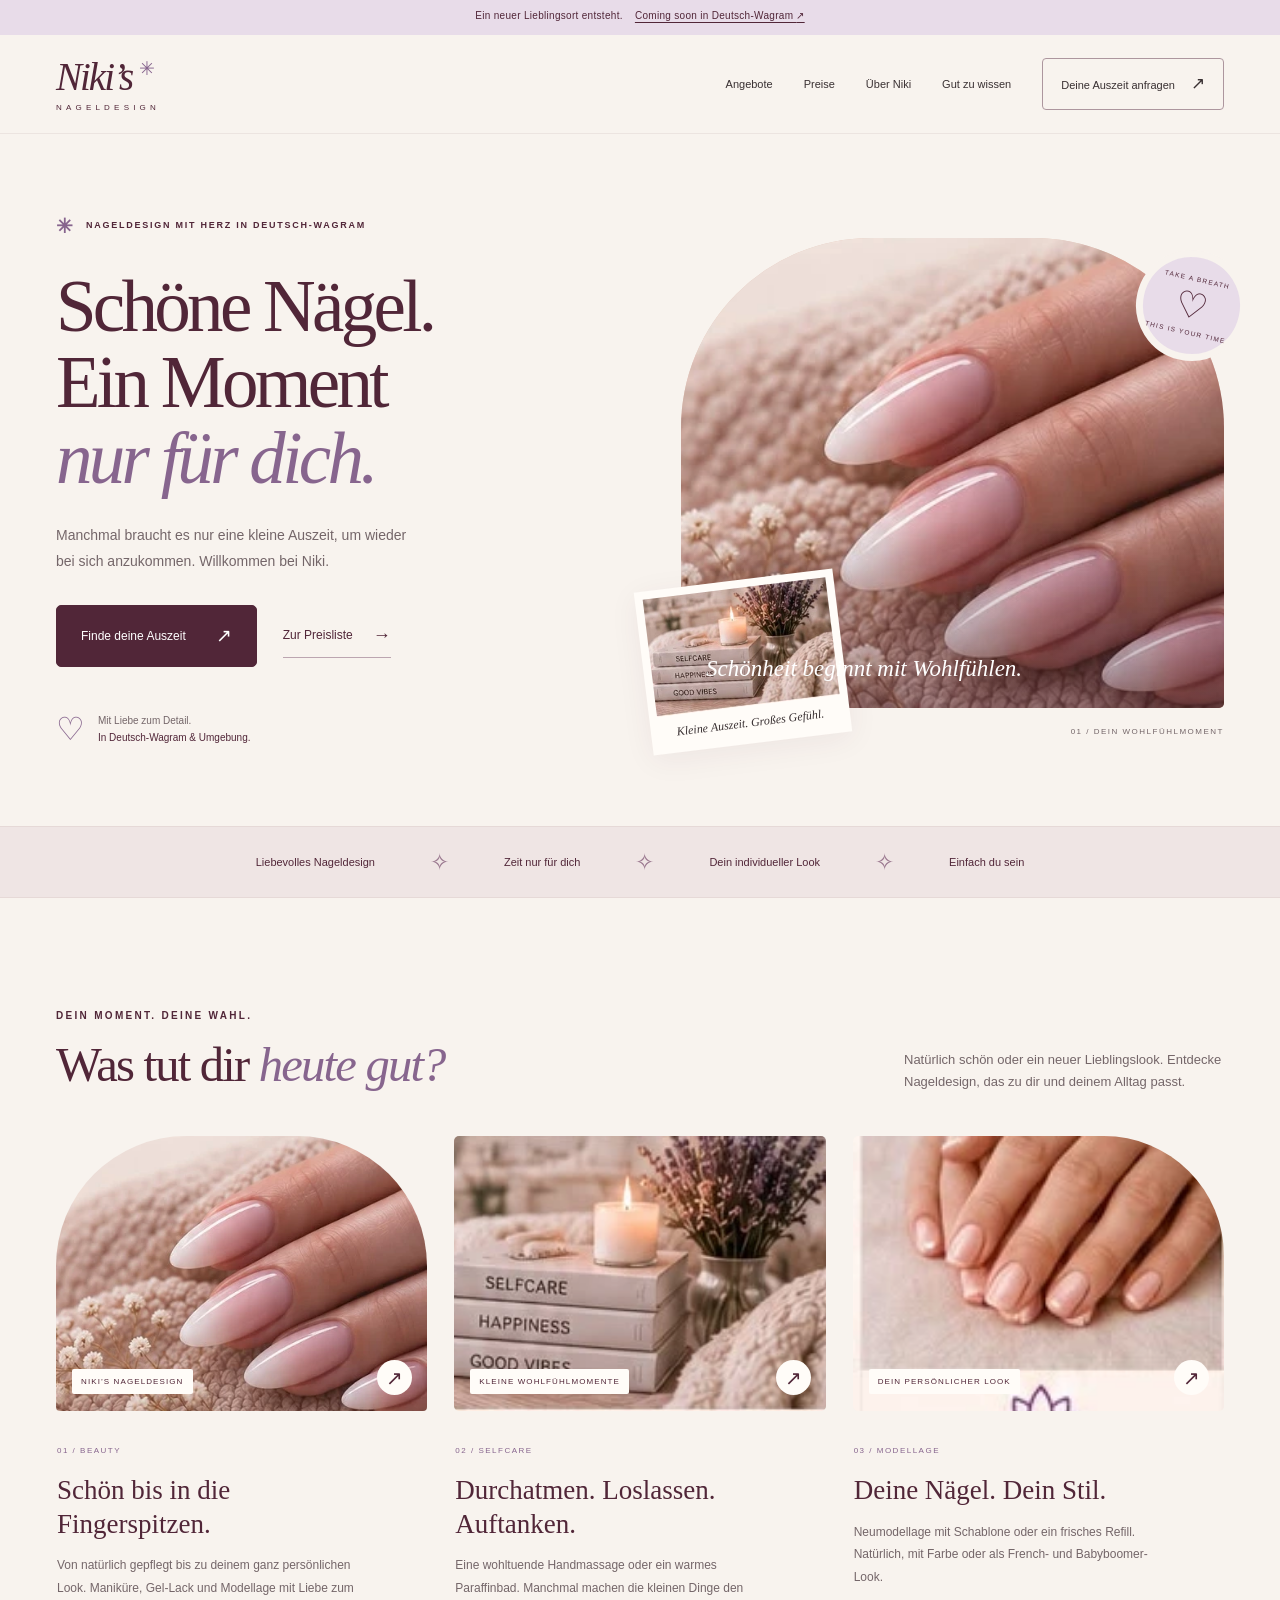
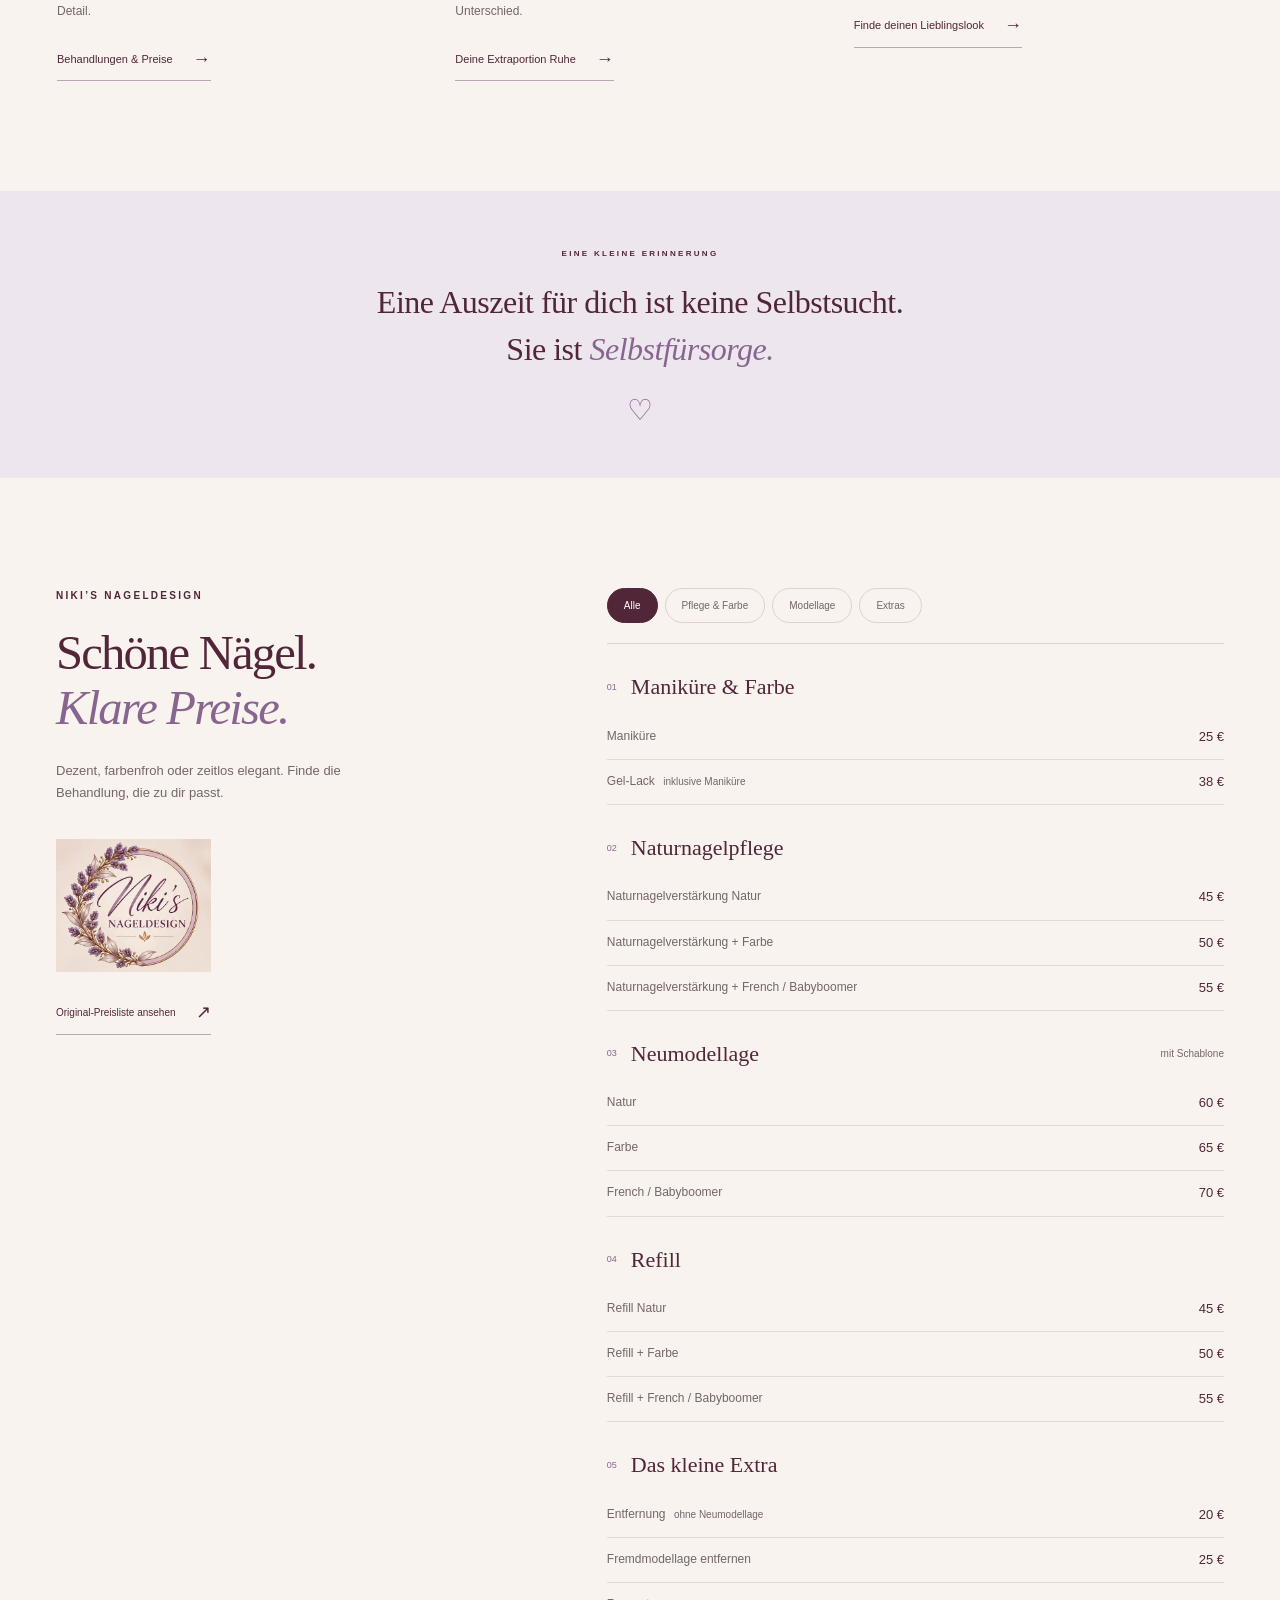
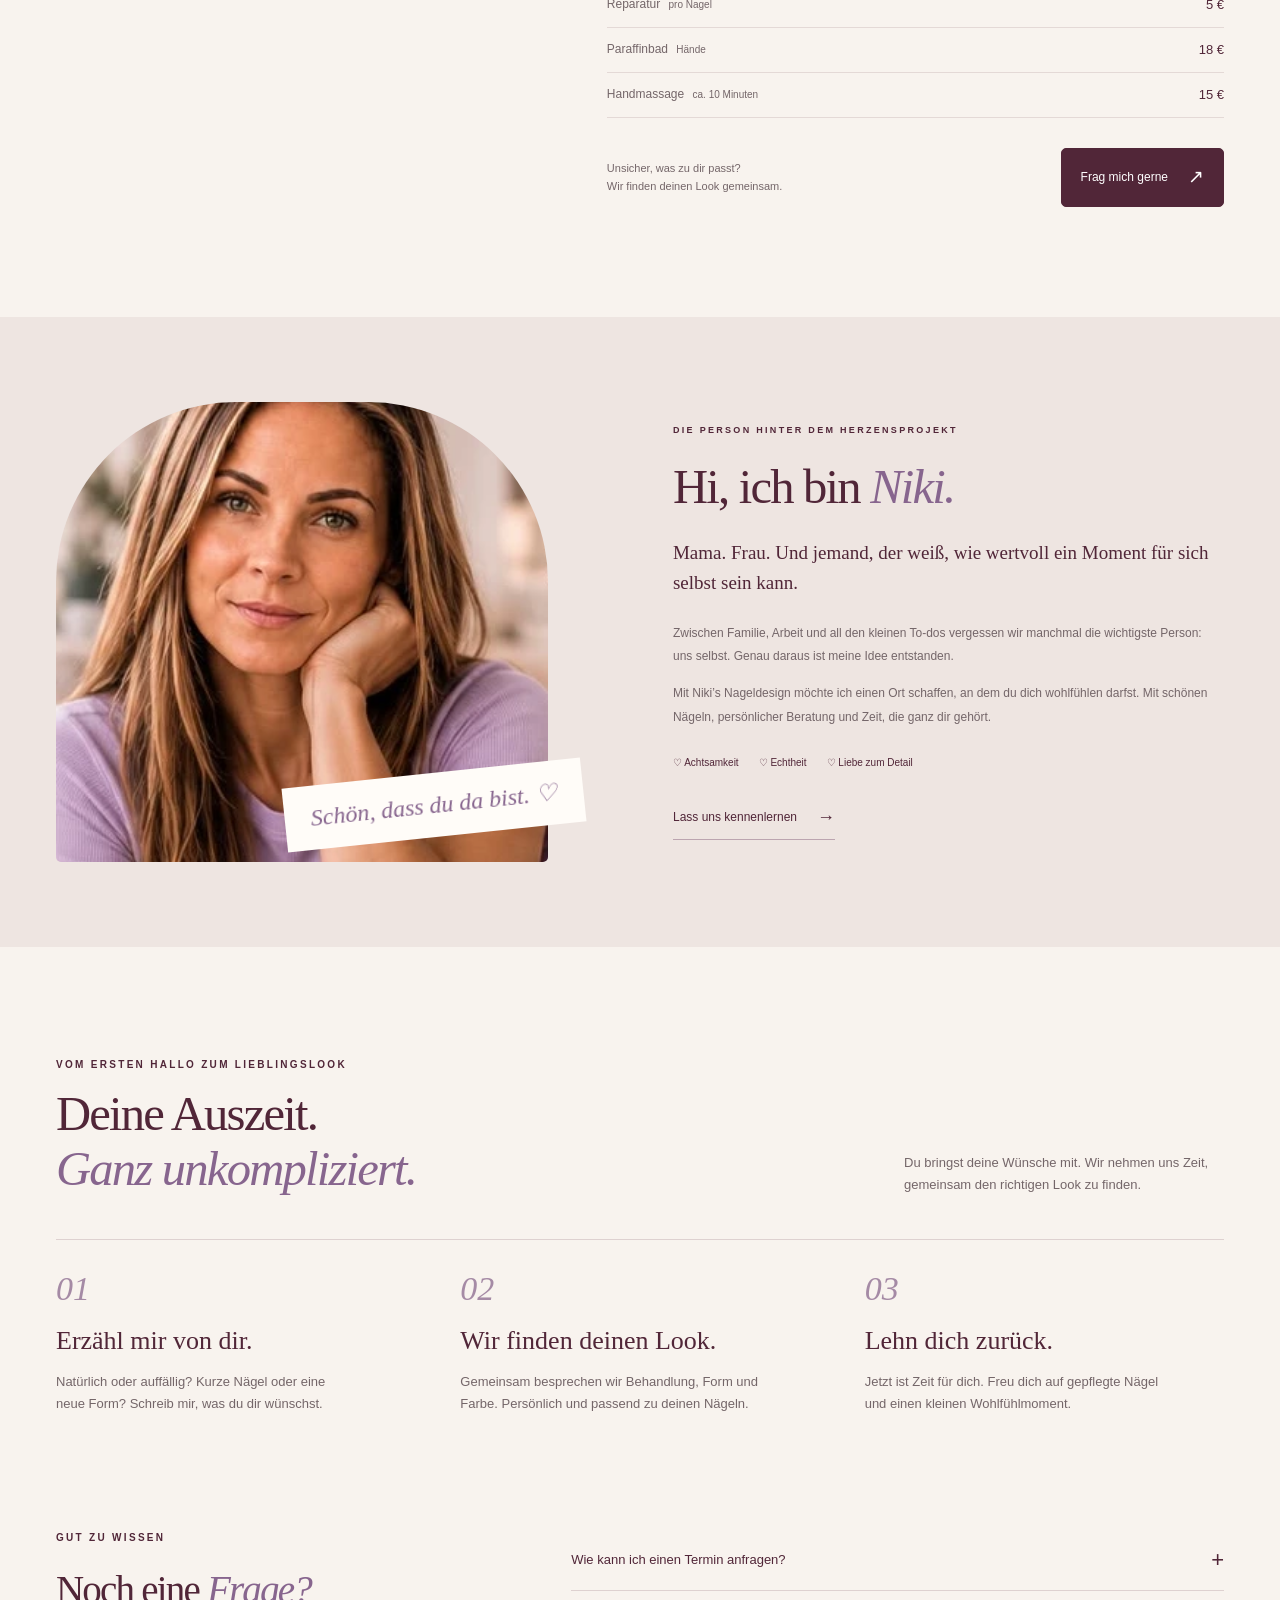
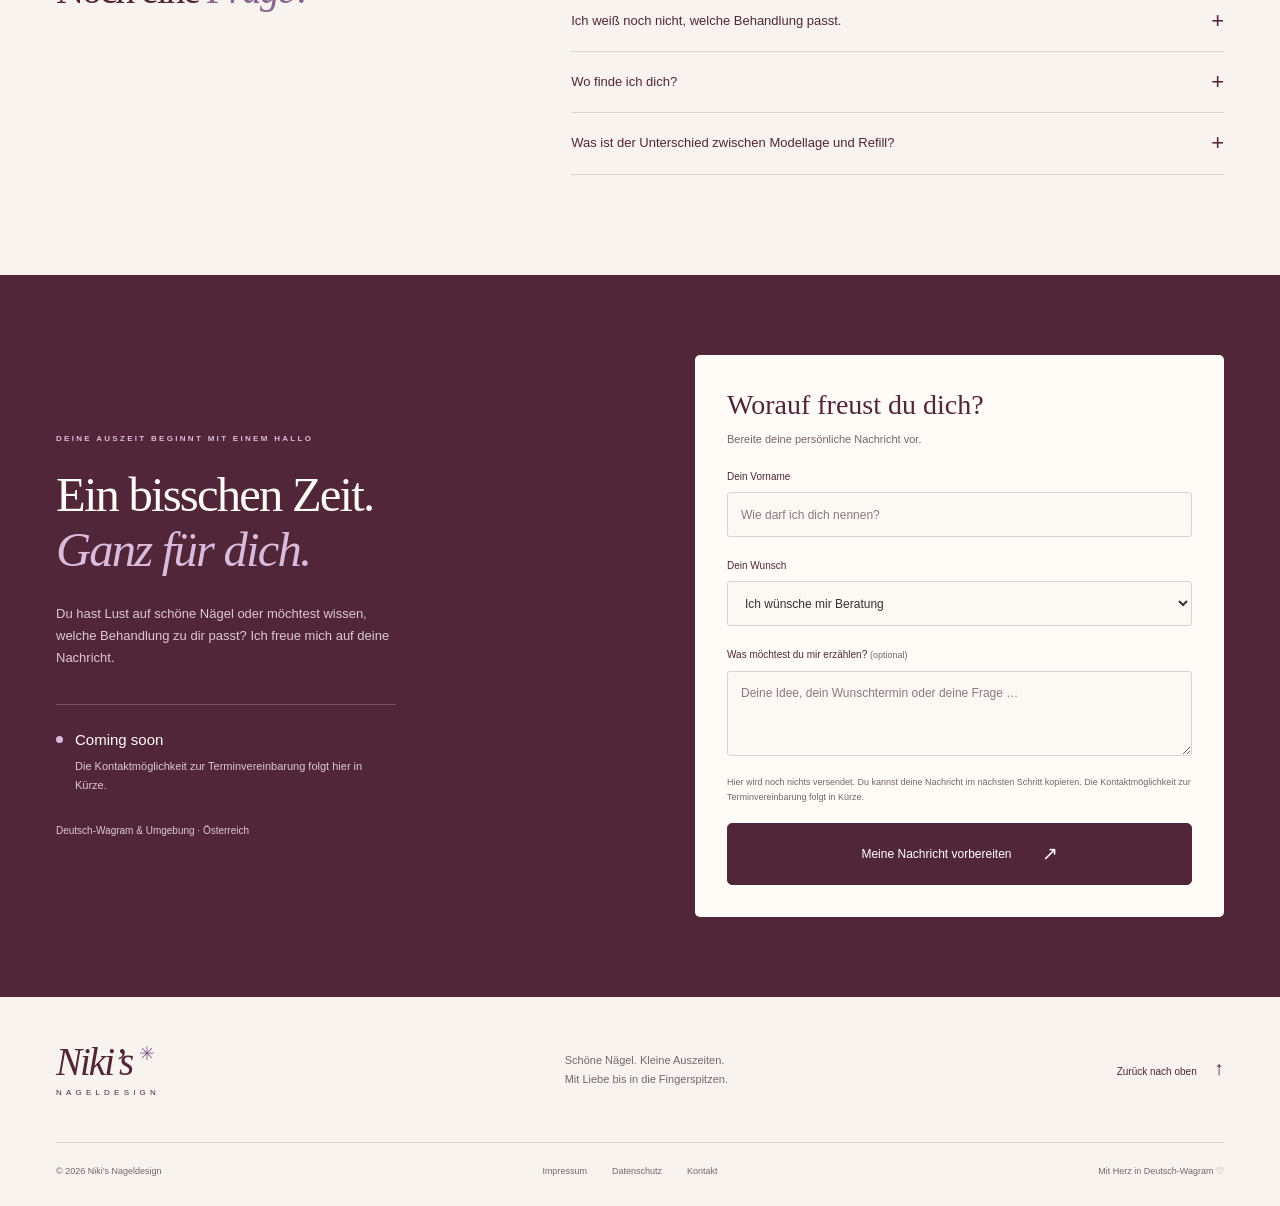
==== index.html @ 974e40e1 "Build responsive Niki’s Nageldesign website with service pricing and inquiry flow" ====
<!doctype html>
<html lang="de">
<head>
  <meta charset="utf-8">
  <meta name="viewport" content="width=device-width, initial-scale=1">
  <meta name="theme-color" content="#f8f3ee">
  <meta name="description" content="Niki’s Nageldesign in Deutsch-Wagram: liebevolles Nageldesign, Maniküre, Gel-Lack und Modellage. Entdecke die Behandlungen und Preise.">
  <title>Niki’s Nageldesign · Nageldesign in Deutsch-Wagram</title>
  <meta property="og:title" content="Niki’s Nageldesign · Ein Moment nur für dich">
  <meta property="og:description" content="Maniküre, Gel-Lack und Nagelmodellage in Deutsch-Wagram.">
  <meta property="og:type" content="website">
  <link rel="icon" href="assets/favicon.svg" type="image/svg+xml">
  <link rel="stylesheet" href="styles.css">
  <script src="config.js" defer></script>
  <script src="script.js" defer></script>
</head>
<body>
<a class="skip-link" href="#main">Zum Inhalt springen</a>
<div class="announcement"><span>Ein neuer Lieblingsort entsteht.</span> <a href="#kontakt">Coming soon in Deutsch-Wagram <span aria-hidden="true">↗</span></a></div>
<header class="site-header">
  <a class="wordmark" href="#" aria-label="Niki’s Nageldesign, Startseite"><span>Niki’s<span class="brand-dot">✳</span></span><small>NAGELDESIGN</small></a>
  <button class="menu-toggle" type="button" aria-controls="navigation" aria-expanded="false"><span>Menü</span><span class="menu-lines" aria-hidden="true"></span></button>
  <nav id="navigation" aria-label="Hauptnavigation">
    <a href="#angebote">Angebote</a><a href="#preise">Preise</a><a href="#ueber-mich">Über Niki</a><a href="#fragen">Gut zu wissen</a><a href="#kontakt" class="nav-cta">Deine Auszeit anfragen <span aria-hidden="true">↗</span></a>
  </nav>
</header>
<main id="main">
  <section class="hero section-wrap" aria-labelledby="hero-title">
    <div class="hero-copy">
      <p class="eyebrow"><span class="tiny-star" aria-hidden="true">✳</span> NAGELDESIGN MIT HERZ IN DEUTSCH-WAGRAM</p>
      <h1 id="hero-title">Schöne Nägel.<br>Ein Moment<br><em>nur für dich.</em></h1>
      <p class="intro">Manchmal braucht es nur eine kleine Auszeit, um wieder bei sich anzukommen. Willkommen bei Niki.</p>
      <div class="hero-actions"><a class="button" href="#angebote">Finde deine Auszeit <span aria-hidden="true">↗</span></a><a class="text-link" href="#preise">Zur Preisliste <span aria-hidden="true">→</span></a></div>
      <div class="hero-note"><span class="note-heart" aria-hidden="true">♡</span><p>Mit Liebe zum Detail.<br><strong>In Deutsch-Wagram & Umgebung.</strong></p></div>
    </div>
    <div class="hero-art">
      <figure class="hero-photo"><img src="assets/nails.webp" alt="Inspiration: sanft rosafarbene Nägel auf einer weichen Strickdecke" width="454" height="356" fetchpriority="high"><figcaption>Schönheit beginnt mit Wohlfühlen.</figcaption></figure>
      <div class="circle-note"><span>TAKE A BREATH</span><b>♡</b><span>THIS IS YOUR TIME</span></div>
      <div class="mini-photo"><img src="assets/details.webp" width="316" height="171" alt="Kerzenlicht und Lavendel für einen ruhigen Moment"><span>Kleine Auszeit. Großes Gefühl.</span></div>
      <span class="hero-index" aria-hidden="true">01 / DEIN WOHLFÜHLMOMENT</span>
    </div>
  </section>
  <div class="values-strip" aria-label="Was dich erwartet"><span>Liebevolles Nageldesign</span><i aria-hidden="true">✧</i><span>Zeit nur für dich</span><i aria-hidden="true">✧</i><span>Dein individueller Look</span><i aria-hidden="true">✧</i><span>Einfach du sein</span></div>

  <section id="angebote" class="section-wrap section-space">
    <div class="section-heading"><div><p class="eyebrow">DEIN MOMENT. DEINE WAHL.</p><h2>Was tut dir <em>heute gut?</em></h2></div><p>Natürlich schön oder ein neuer Lieblingslook. Entdecke Nageldesign, das zu dir und deinem Alltag passt.</p></div>
    <div class="offer-grid">
      <article class="offer-card beauty"><a href="#preise" class="offer-image"><img src="assets/nails.webp" alt="Roséfarbene Nageldesign-Inspiration" width="454" height="356" loading="lazy"><span class="image-label">NIKI’S NAGELDESIGN</span><span class="round-arrow" aria-hidden="true">↗</span></a><div class="offer-copy"><span class="card-number">01 / BEAUTY</span><h3>Schön bis in die Fingerspitzen.</h3><p>Von natürlich gepflegt bis zu deinem ganz persönlichen Look. Maniküre, Gel-Lack und Modellage mit Liebe zum Detail.</p><a class="text-link" href="#preise">Behandlungen & Preise <span aria-hidden="true">→</span></a></div></article>
      <article class="offer-card"><a href="#preise" class="offer-image" data-category-link="extras"><img src="assets/details.webp" alt="Kerze, weiche Textilien und Lavendel" width="316" height="171" loading="lazy"><span class="image-label">KLEINE WOHLFÜHLMOMENTE</span><span class="round-arrow" aria-hidden="true">↗</span></a><div class="offer-copy"><span class="card-number">02 / SELFCARE</span><h3>Durchatmen. Loslassen. Auftanken.</h3><p>Eine wohltuende Handmassage oder ein warmes Paraffinbad. Manchmal machen die kleinen Dinge den Unterschied.</p><a class="text-link" href="#preise" data-category-link="extras">Deine Extraportion Ruhe <span aria-hidden="true">→</span></a></div></article>
      <article class="offer-card"><a href="#preise" class="offer-image" data-category-link="modellage"><img src="assets/manicure.webp" alt="Inspiration für eine natürliche, gepflegte Maniküre" width="158" height="144" loading="lazy"><span class="image-label">DEIN PERSÖNLICHER LOOK</span><span class="round-arrow" aria-hidden="true">↗</span></a><div class="offer-copy"><span class="card-number">03 / MODELLAGE</span><h3>Deine Nägel. Dein Stil.</h3><p>Neumodellage mit Schablone oder ein frisches Refill. Natürlich, mit Farbe oder als French- und Babyboomer-Look.</p><a class="text-link" href="#preise" data-category-link="modellage">Finde deinen Lieblingslook <span aria-hidden="true">→</span></a></div></article>
    </div>
  </section>

  <section class="quote-section"><p class="eyebrow">EINE KLEINE ERINNERUNG</p><blockquote>Eine Auszeit für dich ist keine Selbstsucht.<br>Sie ist <em>Selbstfürsorge.</em></blockquote><span aria-hidden="true">♡</span></section>

  <section id="preise" class="section-wrap section-space prices-section">
    <div class="price-intro"><p class="eyebrow">NIKI’S NAGELDESIGN</p><h2>Schöne Nägel.<br><em>Klare Preise.</em></h2><p>Dezent, farbenfroh oder zeitlos elegant. Finde die Behandlung, die zu dir passt.</p><img class="price-brand" src="assets/brand.webp" width="460" height="395" alt="Niki’s Nageldesign: Logo mit Lavendelkranz" loading="lazy"><a class="text-link" href="assets/preisliste.webp" target="_blank" rel="noopener">Original-Preisliste ansehen <span aria-hidden="true">↗</span></a></div>
    <div class="price-content"><div class="price-filters" role="group" aria-label="Preisliste filtern"><button type="button" class="active" data-filter="all" aria-pressed="true">Alle</button><button type="button" data-filter="pflege" aria-pressed="false">Pflege & Farbe</button><button type="button" data-filter="modellage" aria-pressed="false">Modellage</button><button type="button" data-filter="extras" aria-pressed="false">Extras</button></div>
    <p class="sr-only" id="price-status" role="status"></p>
    <div class="price-group" data-category="pflege"><h3><span>01</span> Maniküre & Farbe</h3><dl><div><dt>Maniküre</dt><dd>25 €</dd></div><div><dt>Gel-Lack <small>inklusive Maniküre</small></dt><dd>38 €</dd></div></dl></div>
    <div class="price-group" data-category="pflege"><h3><span>02</span> Naturnagelpflege</h3><dl><div><dt>Naturnagelverstärkung Natur</dt><dd>45 €</dd></div><div><dt>Naturnagelverstärkung + Farbe</dt><dd>50 €</dd></div><div><dt>Naturnagelverstärkung + French / Babyboomer</dt><dd>55 €</dd></div></dl></div>
    <div class="price-group" data-category="modellage"><h3><span>03</span> Neumodellage <small>mit Schablone</small></h3><dl><div><dt>Natur</dt><dd>60 €</dd></div><div><dt>Farbe</dt><dd>65 €</dd></div><div><dt>French / Babyboomer</dt><dd>70 €</dd></div></dl></div>
    <div class="price-group" data-category="modellage"><h3><span>04</span> Refill</h3><dl><div><dt>Refill Natur</dt><dd>45 €</dd></div><div><dt>Refill + Farbe</dt><dd>50 €</dd></div><div><dt>Refill + French / Babyboomer</dt><dd>55 €</dd></div></dl></div>
    <div class="price-group" data-category="extras"><h3><span>05</span> Das kleine Extra</h3><dl><div><dt>Entfernung <small>ohne Neumodellage</small></dt><dd>20 €</dd></div><div><dt>Fremdmodellage entfernen</dt><dd>25 €</dd></div><div><dt>Reparatur <small>pro Nagel</small></dt><dd>5 €</dd></div><div><dt>Paraffinbad <small>Hände</small></dt><dd>18 €</dd></div><div><dt>Handmassage <small>ca. 10 Minuten</small></dt><dd>15 €</dd></div></dl></div>
    <div class="price-footer"><p>Unsicher, was zu dir passt?<br>Wir finden deinen Look gemeinsam.</p><a href="#kontakt" class="button button-small">Frag mich gerne <span aria-hidden="true">↗</span></a></div>
    </div>
  </section>

  <section id="ueber-mich" class="about-section"><div class="section-wrap about-grid"><div class="about-picture"><img src="assets/portrait.webp" alt="Porträtmotiv aus Nikis Gestaltungsvorlage" width="335" height="363" loading="lazy"><div class="picture-note">Schön, dass du da bist. ♡</div></div><div class="about-copy"><p class="eyebrow">DIE PERSON HINTER DEM HERZENSPROJEKT</p><h2>Hi, ich bin <em>Niki.</em></h2><p class="large-copy">Mama. Frau. Und jemand, der weiß, wie wertvoll ein Moment für sich selbst sein kann.</p><p>Zwischen Familie, Arbeit und all den kleinen To-dos vergessen wir manchmal die wichtigste Person: uns selbst. Genau daraus ist meine Idee entstanden.</p><p>Mit Niki’s Nageldesign möchte ich einen Ort schaffen, an dem du dich wohlfühlen darfst. Mit schönen Nägeln, persönlicher Beratung und Zeit, die ganz dir gehört.</p><div class="about-values"><span>♡ Achtsamkeit</span><span>♡ Echtheit</span><span>♡ Liebe zum Detail</span></div><a class="text-link" href="#kontakt">Lass uns kennenlernen <span aria-hidden="true">→</span></a></div></div></section>

  <section id="dein-besuch" class="section-wrap section-space visit-section">
    <div class="section-heading"><div><p class="eyebrow">VOM ERSTEN HALLO ZUM LIEBLINGSLOOK</p><h2>Deine Auszeit.<br><em>Ganz unkompliziert.</em></h2></div><p>Du bringst deine Wünsche mit. Wir nehmen uns Zeit, gemeinsam den richtigen Look zu finden.</p></div>
    <div class="visit-grid"><article><span>01</span><h3>Erzähl mir von dir.</h3><p>Natürlich oder auffällig? Kurze Nägel oder eine neue Form? Schreib mir, was du dir wünschst.</p></article><article><span>02</span><h3>Wir finden deinen Look.</h3><p>Gemeinsam besprechen wir Behandlung, Form und Farbe. Persönlich und passend zu deinen Nägeln.</p></article><article><span>03</span><h3>Lehn dich zurück.</h3><p>Jetzt ist Zeit für dich. Freu dich auf gepflegte Nägel und einen kleinen Wohlfühlmoment.</p></article></div>
  </section>

  <section id="fragen" class="section-wrap faq-section"><div><p class="eyebrow">GUT ZU WISSEN</p><h2>Noch eine <em>Frage?</em></h2></div><div class="faq-list"><details><summary>Wie kann ich einen Termin anfragen?<span aria-hidden="true">+</span></summary><p>Wähle unten deine Wunschbehandlung und bereite deine Nachricht vor. Nutze die Nachricht anschließend für deine persönliche Terminanfrage bei Niki. Dein Termin ist erst nach persönlicher Bestätigung vereinbart.</p></details><details><summary>Ich weiß noch nicht, welche Behandlung passt.<span aria-hidden="true">+</span></summary><p>Das ist ganz in Ordnung. Wähle „Ich wünsche mir Beratung“ und erzähle kurz, was du dir vorstellst. Gemeinsam finden wir eine passende Behandlung.</p></details><details><summary>Wo finde ich dich?<span aria-hidden="true">+</span></summary><p>In Deutsch-Wagram und Umgebung. Die genaue Adresse und alle Informationen zu deinem Besuch erhältst du bei der Terminvereinbarung.</p></details><details><summary>Was ist der Unterschied zwischen Modellage und Refill?<span aria-hidden="true">+</span></summary><p>Bei einer Neumodellage entsteht dein neuer Look mit Schablone. Ein Refill frischt eine bestehende Modellage auf. Welche Variante zu deinen Nägeln passt, klären wir gemeinsam.</p></details></div></section>

  <section id="kontakt" class="contact-section"><div class="section-wrap contact-grid"><div class="contact-copy"><p class="eyebrow">DEINE AUSZEIT BEGINNT MIT EINEM HALLO</p><h2>Ein bisschen Zeit.<br><em>Ganz für dich.</em></h2><p>Du hast Lust auf schöne Nägel oder möchtest wissen, welche Behandlung zu dir passt? Ich freue mich auf deine Nachricht.</p><div class="contact-status"><span class="status-dot" aria-hidden="true"></span><div><strong>Coming soon</strong><p>Die Kontaktmöglichkeit zur Terminvereinbarung folgt hier in Kürze.</p></div></div><a class="social-link" id="configured-contact" hidden target="_blank" rel="noopener noreferrer"></a><p class="location">Deutsch-Wagram & Umgebung · Österreich</p></div>
    <form id="inquiry-form" class="inquiry-form"><h3>Worauf freust du dich?</h3><p>Bereite deine persönliche Nachricht vor.</p><label for="name">Dein Vorname</label><input id="name" name="name" autocomplete="given-name" required maxlength="80" placeholder="Wie darf ich dich nennen?">
    <label for="service">Dein Wunsch</label><select id="service" name="service"><option>Ich wünsche mir Beratung</option><option>Maniküre & Gel-Lack</option><option>Naturnagelverstärkung</option><option>Neumodellage</option><option>Refill</option><option>Handmassage & Extras</option></select>
    <label for="message">Was möchtest du mir erzählen? <small>(optional)</small></label><textarea id="message" name="message" rows="3" maxlength="2000" placeholder="Deine Idee, dein Wunschtermin oder deine Frage …"></textarea>
    <p class="form-note">Hier wird noch nichts versendet. Du kannst deine Nachricht im nächsten Schritt kopieren. Die Kontaktmöglichkeit zur Terminvereinbarung folgt in Kürze.</p><button class="button" type="submit">Meine Nachricht vorbereiten <span aria-hidden="true">↗</span></button><noscript><p>Die Nachrichtenvorbereitung benötigt JavaScript. Die Kontaktmöglichkeit zur Terminvereinbarung folgt in Kürze.</p></noscript></form>
  </div></section>
</main>
<footer class="site-footer section-wrap"><div class="footer-main"><a href="#" class="wordmark"><span>Niki’s<span class="brand-dot">✳</span></span><small>NAGELDESIGN</small></a><p>Schöne Nägel. Kleine Auszeiten.<br>Mit Liebe bis in die Fingerspitzen.</p><a href="#" class="back-top">Zurück nach oben <span aria-hidden="true">↑</span></a></div><div class="footer-bottom"><span>© <span id="year">2026</span> Niki’s Nageldesign</span><div><a href="impressum.html">Impressum</a><a href="datenschutz.html">Datenschutz</a><a href="#kontakt">Kontakt</a></div><span>Mit Herz in Deutsch-Wagram ♡</span></div></footer>
<dialog id="message-dialog" aria-labelledby="dialog-title"><button class="dialog-close" type="button" aria-label="Fenster schließen">×</button><p class="eyebrow">FAST GESCHAFFT</p><h2 id="dialog-title">Dein persönliches <em>Hallo.</em></h2><p>Kopiere den Text für deine persönliche Anfrage. Die Kontaktmöglichkeit wird vor der Eröffnung ergänzt. Es wurde noch keine Anfrage verschickt.</p><label for="prepared-message">Deine Nachricht</label><textarea id="prepared-message" rows="7" readonly></textarea><div class="dialog-actions"><button class="button" id="copy-message" type="button">Nachricht kopieren</button><a class="button button-outline" id="send-message" hidden target="_blank" rel="noopener noreferrer">Anfrage senden ↗</a></div><p id="copy-status" role="status"></p></dialog>
</body>
</html>
---- styles.css ----
:root{--cream:#f8f3ee;--paper:#fffcf8;--plum:#512638;--ink:#393032;--muted:#746669;--lavender:#e8dce9;--purple:#87658e;--line:#ded1d0;--serif:Georgia,'Times New Roman',serif;--sans:'Avenir Next',Avenir,'Segoe UI',sans-serif;--radius:5px}*{box-sizing:border-box}html{scroll-behavior:smooth;scroll-padding-top:110px}body{margin:0;background:var(--cream);color:var(--ink);font:15px/1.7 var(--sans);-webkit-font-smoothing:antialiased}a{color:inherit;text-decoration:none}button,input,select,textarea{font:inherit}button,a,input,select,textarea,summary{-webkit-tap-highlight-color:transparent}button,a,summary{touch-action:manipulation}button{cursor:pointer}img{display:block;max-width:100%;object-fit:cover}button:focus-visible,a:focus-visible,summary:focus-visible{outline:3px solid var(--purple);outline-offset:6px}input:focus,select:focus,textarea:focus{outline:2px solid var(--purple);outline-offset:2px}h1,h2,h3,p,figure{margin:0}h1,h2,h3{color:var(--plum);font-family:var(--serif);font-weight:400}h1{font-size:clamp(56px,5.7vw,86px);line-height:1.04;letter-spacing:-3.7px}h2{font-size:clamp(40px,3.8vw,58px);line-height:1.13;letter-spacing:-1.8px}h3{font-size:27px;line-height:1.25}em{font-weight:400;color:var(--purple)}p{color:var(--muted)}[hidden]{display:none!important}.section-wrap{width:min(1240px,calc(100% - 112px));margin-inline:auto}.section-space{padding-block:110px}.eyebrow{font-size:10px;font-weight:600;letter-spacing:2.3px;color:var(--plum);margin-bottom:22px;line-height:1.6}.button{display:inline-flex;align-items:center;justify-content:center;gap:30px;border:1px solid var(--plum);background:var(--plum);color:white;min-height:53px;padding:14px 24px;border-radius:var(--radius);font-size:12px;font-weight:500;transition:background .2s,transform .2s}.button:hover{background:#6b3d51;transform:translateY(-2px)}.button span{font-size:19px}.button-small{padding:12px 19px;min-height:48px;gap:20px}.button-outline{background:transparent;color:var(--plum)}.button-outline:hover{background:var(--lavender)}.text-link{display:inline-flex;align-items:center;gap:20px;font-size:12px;color:var(--plum);border-bottom:1px solid #bca5b0;padding-block:6px;transition:gap .2s}.text-link:hover{gap:28px}.text-link span{font-size:18px}.announcement{min-height:35px;background:var(--lavender);text-align:center;font-size:10px;letter-spacing:.3px;padding:7px 16px;color:var(--plum)}.announcement a{margin-left:9px;text-decoration:underline;text-underline-offset:3px}.site-header{height:99px;padding-inline:max(56px,calc((100vw - 1240px)/2));display:flex;align-items:center;justify-content:space-between;background:#f8f3eef5;position:sticky;top:0;z-index:10;border-bottom:1px solid #ded1d075;backdrop-filter:blur(15px)}.wordmark{display:inline-flex;flex-direction:column;color:var(--plum);min-width:120px;line-height:1}.wordmark>span{font:italic 39px/1 var(--serif);letter-spacing:-2px}.brand-dot{font:19px var(--serif);margin-left:7px;color:var(--purple);vertical-align:top}.wordmark small{font-size:8px;letter-spacing:4.2px;margin-top:8px}.site-header nav{display:flex;align-items:center;gap:31px}.site-header nav a{font-size:11px;transition:color .2s}.site-header nav a:hover{color:var(--purple)}.nav-cta{border:1px solid #ad969e;padding:11px 18px;border-radius:4px}.nav-cta span{margin-left:13px;font-size:17px}.menu-toggle{display:none}.hero{display:grid;grid-template-columns:1.04fr 1fr;gap:36px;min-height:681px;padding-block:76px 70px;align-items:center}.hero .eyebrow{font-size:9px;letter-spacing:1.75px;margin-bottom:27px}.tiny-star{font-size:20px;vertical-align:middle;margin-right:7px;color:var(--purple)}.intro{max-width:370px;margin-top:25px;font-size:14px;line-height:1.9}.hero-actions{display:flex;align-items:center;gap:26px;margin-top:30px}.hero-note{display:flex;gap:13px;align-items:center;margin-top:35px}.hero-note p{font-size:10px;line-height:1.7}.hero-note strong{font-weight:400;color:var(--plum)}.note-heart{font-size:32px;color:var(--purple)}.hero-art{position:relative;margin:0 0 28px 12px;padding-top:8px}.hero-photo{height:470px;overflow:hidden;border-radius:190px 190px 5px 5px;position:relative;background:#e6c9bc}.hero-photo img{width:100%;height:100%;object-position:71% center}.hero-photo:after{content:'';position:absolute;inset:60% 0 0;background:linear-gradient(transparent,#4c26375c)}.hero-photo figcaption{position:absolute;bottom:26px;left:25px;color:white;font:italic 23px var(--serif);z-index:1}.circle-note{position:absolute;right:-23px;top:20px;width:111px;height:111px;border-radius:50%;background:var(--lavender);border:7px solid var(--cream);display:flex;flex-direction:column;align-items:center;justify-content:center;transform:rotate(13deg);color:var(--plum)}.circle-note span{font-size:6.5px;letter-spacing:1.3px}.circle-note b{font:36px var(--serif)}.mini-photo{position:absolute;bottom:-36px;left:-38px;width:200px;padding:8px 8px 13px;background:var(--paper);box-shadow:0 6px 30px #51263810;transform:rotate(-7deg)}.mini-photo img{height:118px;width:100%}.mini-photo span{display:block;text-align:center;font:italic 12px var(--serif);padding-top:10px}.hero-index{position:absolute;bottom:-30px;right:0;font-size:8px;letter-spacing:1.5px;color:var(--muted)}.values-strip{display:flex;align-items:center;justify-content:center;gap:55px;min-height:72px;background:#efe5e4;border-block:1px solid #e6d9d7;padding:16px 24px;font-size:11px;color:var(--plum)}.values-strip i{font:23px var(--serif);color:#9a788f}.section-heading{display:flex;align-items:end;justify-content:space-between;gap:40px;margin-bottom:43px}.section-heading>p{max-width:320px;font-size:13px}.section-heading .eyebrow{margin-bottom:14px}.offer-grid{display:grid;grid-template-columns:repeat(3,1fr);gap:27px}.offer-image{height:275px;position:relative;display:block;overflow:hidden;border-radius:130px 130px 4px 4px;background:var(--lavender)}.offer-card:nth-child(2) .offer-image{border-radius:5px}.offer-card:nth-child(3) .offer-image{border-radius:5px 120px 5px 5px}.offer-image img{height:100%;width:100%;transition:transform .6s}.offer-image:hover img{transform:scale(1.05)}.image-label{position:absolute;bottom:17px;left:16px;font-size:8px;letter-spacing:1.1px;background:var(--paper);border-radius:2px;padding:6px 9px;color:var(--plum)}.round-arrow{position:absolute;right:15px;bottom:16px;background:var(--paper);color:var(--plum);border-radius:50%;width:35px;height:35px;display:grid;place-items:center;font-size:20px}.offer-copy{padding:24px 1px 0}.card-number{font-size:8px;letter-spacing:1.5px;color:var(--purple)}.offer-copy h3{margin:13px 0;font-size:27px;max-width:280px}.offer-copy p{font-size:12px;line-height:1.9;max-width:320px;margin-bottom:15px}.offer-copy .text-link{font-size:11px}.quote-section{text-align:center;background:#eee6ee;padding:57px 24px 43px}.quote-section .eyebrow{font-size:8px;margin-bottom:18px}.quote-section blockquote{font:32px/1.45 var(--serif);letter-spacing:-.5px;color:var(--plum);margin:0}.quote-section>span{font-size:29px;color:var(--purple);display:block;margin-top:14px}.prices-section{display:grid;grid-template-columns:1fr 1.4fr;gap:110px}.price-intro>p:not(.eyebrow){font-size:13px;max-width:285px;margin-top:24px}.price-brand{width:155px;height:auto;mix-blend-mode:multiply;margin:35px 0 19px}.price-intro>.text-link{font-size:10px}.price-filters{display:flex;gap:7px;flex-wrap:wrap;padding-bottom:20px;border-bottom:1px solid var(--line)}.price-filters button{border:1px solid var(--line);background:transparent;color:var(--muted);padding:8px 16px;border-radius:25px;font-size:10px;transition:background .2s}.price-filters button.active{background:var(--plum);color:white;border-color:var(--plum)}.price-group{padding-top:29px}.price-group h3{font-size:22px;display:flex;align-items:center;gap:14px}.price-group h3>span{font:9px var(--sans);color:var(--purple)}.price-group h3 small{font:10px var(--sans);color:var(--muted);margin-left:auto}.price-group dl{margin:14px 0 0}.price-group dl>div{display:flex;justify-content:space-between;gap:25px;border-bottom:1px solid #e4d9d6;padding:11px 0;font-size:12px}.price-group dt{color:var(--muted)}.price-group dt small{font-size:10px;margin-left:5px}.price-group dd{margin:0;white-space:nowrap;color:var(--plum);font-size:13px}.price-footer{display:flex;align-items:center;justify-content:space-between;gap:15px;margin-top:30px}.price-footer p{font-size:11px}.about-section{background:#eee5e1;padding-block:85px}.about-grid{display:grid;grid-template-columns:.92fr 1fr;gap:110px;align-items:center}.about-picture{position:relative;margin-right:15px}.about-picture>img{width:100%;height:460px;border-radius:180px 180px 5px 5px;object-position:center}.picture-note{background:var(--paper);padding:18px 26px;font:italic 24px var(--serif);color:var(--purple);position:absolute;right:-36px;bottom:25px;transform:rotate(-6deg)}.about-copy .eyebrow{font-size:9px}.about-copy .large-copy{font-size:19px;line-height:1.6;color:var(--plum);font-family:var(--serif);margin:23px 0}.about-copy>p:not(.eyebrow):not(.large-copy){font-size:12px;line-height:1.95;margin-top:14px}.about-values{display:flex;flex-wrap:wrap;gap:20px;font-size:10px;color:var(--plum);margin:25px 0}.community-top{display:flex;justify-content:space-between;align-items:center;margin-bottom:15px}.script-note{font:italic 22px var(--serif);color:var(--purple)}.community-grid{display:grid;grid-template-columns:.9fr 1.1fr;gap:80px;align-items:center}.community-grid>div>p{font-size:13px;max-width:350px;margin:24px 0 28px}.community-visual{position:relative}.community-visual img{height:365px;width:100%;border-radius:5px 145px 5px 5px;object-position:center}.community-caption{background:var(--lavender);padding:20px 23px;position:relative;margin:-35px 25px 0 -25px;border-radius:3px}.community-caption span{font-size:8px;letter-spacing:1.6px;display:block;color:var(--purple)}.community-caption strong{font:25px var(--serif);color:var(--plum);display:block;margin-top:6px}.community-bottom{display:grid;grid-template-columns:repeat(3,1fr);gap:50px;margin-top:60px;border-top:1px solid var(--line);padding-top:29px}.community-bottom span{font-size:10px;color:var(--purple)}.community-bottom h3{font-size:23px;margin:11px 0}.community-bottom p{font-size:12px;max-width:290px}.partner-section{background:#eee6ee;border-radius:5px;padding:44px 48px;display:grid;grid-template-columns:1fr 1fr;gap:80px;align-items:center}.partner-section h2{font-size:37px}.partner-section .eyebrow{font-size:8px;margin-bottom:16px}.partner-section p:not(.eyebrow){font-size:12px;margin-bottom:17px}.faq-section{display:grid;grid-template-columns:1fr 1.5fr;gap:80px;padding-block:100px}.faq-section h2{font-size:39px}.faq-list details{border-bottom:1px solid var(--line)}.faq-list summary{list-style:none;padding:19px 0;cursor:pointer;display:flex;justify-content:space-between;gap:20px;color:var(--plum);font-size:13px}.faq-list summary::-webkit-details-marker{display:none}.faq-list summary span{font-size:22px;line-height:1;transition:transform .2s}.faq-list details[open] summary span{transform:rotate(45deg)}.faq-list details p{padding:0 28px 22px 0;font-size:12px}.contact-section{background:var(--plum);padding-block:80px;color:var(--paper)}.contact-grid{display:grid;grid-template-columns:1fr 1fr;gap:110px;align-items:center}.contact-copy h2{color:var(--paper)}.contact-copy h2 em{color:#d9bbdc}.contact-copy>.eyebrow{color:#d9bbdc;font-size:8px}.contact-copy>p:not(.eyebrow){color:#ddc9d0;font-size:13px;margin-top:25px;max-width:340px}.social-link{display:flex;flex-direction:column;margin-top:42px;gap:6px}.social-link>span{font-size:8px;letter-spacing:2px;color:#d9bbdc}.social-link strong{font-weight:400;font-size:20px}.social-link strong span{margin-left:20px}.contact-copy .location{font-size:10px!important;margin-top:27px!important}.inquiry-form{padding:32px;background:var(--paper);border-radius:5px;color:var(--ink)}.inquiry-form h3{font-size:28px}.inquiry-form>p{font-size:11px;margin-top:8px}label{display:block;font-size:10px;margin:20px 0 7px;color:var(--plum)}label small{font-size:9px;color:var(--muted)}input,select,textarea{width:100%;border:1px solid var(--line);border-radius:3px;background:#fcf9f5;color:var(--ink);padding:11px 13px;font-size:12px;min-height:45px}textarea{resize:vertical}input::placeholder,textarea::placeholder{color:#8a797e}.inquiry-form .form-note{font-size:9px;line-height:1.7;margin:12px 0 17px}.inquiry-form .button{width:100%}.footer-main{display:flex;align-items:center;justify-content:space-between;gap:30px;padding-block:45px}.footer-main>p{font-size:11px}.back-top{font-size:10px;color:var(--plum)}.back-top span{font-size:19px;margin-left:15px}.footer-bottom{border-top:1px solid var(--line);padding-block:21px 27px;display:flex;justify-content:space-between;gap:15px;font-size:9px;color:var(--muted)}.footer-bottom>div{display:flex;gap:25px}.footer-bottom a:hover{text-decoration:underline}dialog{width:min(580px,calc(100% - 32px));border:1px solid var(--line);border-radius:10px;background:var(--paper);padding:38px;color:var(--ink);max-height:90dvh;overflow:auto}dialog::backdrop{background:#28182399;backdrop-filter:blur(4px)}dialog h2{font-size:37px}dialog>p:not(.eyebrow){font-size:12px;margin-top:18px}.dialog-close{position:absolute;right:13px;top:8px;background:transparent;border:0;color:var(--plum);font-size:28px;width:40px;height:40px}.dialog-actions{display:flex;flex-wrap:wrap;gap:10px;margin-top:17px}.dialog-actions .button{flex:1;font-size:11px;padding:12px 15px}.skip-link{position:fixed;top:-100px;left:20px;background:var(--plum);color:white;padding:10px 20px;z-index:100}.skip-link:focus{top:10px}.sr-only{position:absolute;width:1px;height:1px;padding:0;margin:-1px;overflow:hidden;clip:rect(0,0,0,0);white-space:nowrap;border:0}.legal-page{max-width:760px;padding-block:70px 110px}.legal-page h1{font-size:52px;margin:25px 0}.legal-page h2{font-size:27px;margin:30px 0 12px}.legal-page p{margin:12px 0}.legal-notice{padding:20px;background:var(--lavender);border-left:3px solid var(--purple)}
@media(min-width:1450px){.hero{min-height:755px}.hero-photo{height:510px}}
@media(max-width:1100px){.section-wrap{width:calc(100% - 64px)}.site-header{padding-inline:32px}.site-header nav{gap:20px}.hero{gap:28px}.hero h1{font-size:64px}.hero-actions{gap:18px}.hero-actions .button{padding-inline:18px;gap:14px}.hero-photo{height:430px}.values-strip{gap:25px}.prices-section,.about-grid,.contact-grid{gap:60px}.community-grid{gap:45px}.offer-image{height:230px}.section-heading>p{max-width:280px}.offer-copy h3{font-size:24px}}
@media(max-width:800px){html{scroll-padding-top:90px}.site-header{height:83px}.wordmark>span{font-size:33px}.wordmark small{font-size:7px}.menu-toggle{display:flex;align-items:center;gap:14px;background:transparent;border:1px solid var(--line);border-radius:4px;padding:9px 13px;color:var(--plum);font-size:11px}.menu-lines{width:17px;height:9px;border-block:1px solid currentColor}.site-header nav{display:none;position:absolute;top:83px;left:0;right:0;background:var(--cream);padding:20px 32px 28px;border-bottom:1px solid var(--line);box-shadow:0 15px 20px #5126380a;align-items:stretch;gap:0}.site-header nav.is-open{display:flex;flex-direction:column}.site-header nav>a{padding:12px;font-size:13px}.nav-cta{margin-top:8px;text-align:center}.hero{min-height:auto;padding-top:44px;padding-bottom:60px;gap:35px}.hero h1{font-size:52px;letter-spacing:-2px}.hero .eyebrow{font-size:7px;letter-spacing:1px}.intro{font-size:12px}.hero-actions{flex-direction:column;align-items:flex-start;gap:12px}.hero-photo{height:380px;border-radius:140px 140px 4px 4px}.hero-photo figcaption{font-size:17px;left:16px;bottom:65px}.mini-photo{width:147px;left:-20px;bottom:-17px}.mini-photo img{height:88px}.mini-photo span{font-size:10px}.circle-note{width:92px;height:92px;right:-15px;border-width:5px}.circle-note span{font-size:5px}.hero-index{display:none}.values-strip{gap:18px;font-size:9px}.values-strip i{font-size:16px}.section-space{padding-block:75px}.section-heading{gap:30px;align-items:start}.section-heading>p{max-width:240px;font-size:12px}.section-heading h2{font-size:38px}.offer-grid{gap:18px}.offer-image{height:205px}.image-label{font-size:6px;left:10px;bottom:11px;padding:5px}.round-arrow{width:26px;height:26px;font-size:16px;right:10px;bottom:10px}.offer-copy h3{font-size:22px}.offer-copy p{font-size:11px}.prices-section{grid-template-columns:.8fr 1.2fr;gap:35px}.price-intro h2{font-size:39px}.price-filters{gap:5px}.price-filters button{font-size:9px;padding:7px 11px}.price-group h3{font-size:20px;flex-wrap:wrap;gap:8px}.price-group dl>div{font-size:11px}.price-group h3 small{margin-left:0}.price-footer{align-items:flex-start;flex-direction:column}.about-grid{gap:45px}.about-picture>img{height:380px}.picture-note{font-size:17px;padding:15px 18px;right:-22px}.about-copy h2{font-size:41px}.about-copy .eyebrow{font-size:7px}.about-copy .large-copy{font-size:17px}.about-values{gap:10px}.community-grid{gap:30px}.community-visual img{height:335px}.community-caption strong{font-size:22px}.community-bottom{gap:25px}.partner-section{padding:32px;gap:35px}.partner-section h2{font-size:30px}.faq-section{gap:30px;padding-block:75px;grid-template-columns:.8fr 1.2fr}.faq-section h2{font-size:34px}.contact-grid{gap:35px;grid-template-columns:.9fr 1.1fr}.contact-copy h2{font-size:39px}.inquiry-form{padding:25px}.inquiry-form h3{font-size:24px}.footer-bottom>span:last-child{display:none}}
@media(max-width:600px){.section-wrap{width:calc(100% - 40px)}.announcement{font-size:9px;line-height:1.6}.announcement>span{display:none}.site-header{padding-inline:20px;height:77px}.site-header nav{top:77px}.hero{display:flex;flex-direction:column;padding-top:35px;gap:28px;padding-bottom:50px}.hero-copy{width:100%}.hero h1{font-size:clamp(52px,12.6vw,73px);letter-spacing:-2.5px}.hero .eyebrow{font-size:7px;letter-spacing:1.2px;margin-bottom:19px}.intro{max-width:320px;font-size:13px;margin-top:22px}.hero-actions{flex-direction:row;align-items:center;gap:23px;margin-top:23px}.hero-actions .button{font-size:11px;padding:12px 17px;gap:15px}.hero-actions .text-link{font-size:11px;gap:10px}.hero-note{margin-top:20px}.hero-art{width:calc(100% - 24px);margin:0 0 15px 0}.hero-photo{height:385px;border-radius:160px 160px 4px 4px}.hero-photo figcaption{bottom:30px;left:20px;font-size:21px}.mini-photo{width:151px;bottom:-23px;left:-11px}.mini-photo img{height:87px}.circle-note{right:-14px;top:15px;width:98px;height:98px}.values-strip{display:grid;grid-template-columns:1fr 1fr;gap:10px;text-align:center;font-size:10px;padding:20px}.values-strip i{display:none}.section-space{padding-block:60px}.section-heading{display:block;margin-bottom:29px}.section-heading h2{font-size:38px}.section-heading>p{margin-top:18px;max-width:340px}.eyebrow{font-size:8px}.offer-grid{grid-template-columns:1fr;gap:36px}.offer-image{height:300px;border-radius:145px 145px 4px 4px}.offer-card:nth-child(2) .offer-image{height:235px}.offer-card:nth-child(3) .offer-image{height:265px}.offer-copy{padding-top:18px}.offer-copy h3{font-size:28px;max-width:none;margin:9px 0}.offer-copy p{font-size:13px;max-width:none;margin-bottom:10px}.offer-copy .text-link{font-size:12px}.image-label{font-size:8px;bottom:17px;left:15px;padding:6px 9px}.round-arrow{width:34px;height:34px;bottom:15px;right:15px;font-size:20px}.quote-section{padding:41px 20px 28px}.quote-section blockquote{font-size:26px}.quote-section blockquote br{display:none}.prices-section{display:block}.price-intro h2{font-size:43px}.price-intro>p:not(.eyebrow){max-width:330px}.price-brand{display:none}.price-intro>.text-link{margin:15px 0 26px}.price-filters{gap:6px}.price-filters button{padding:9px 13px;font-size:10px}.price-group h3{font-size:23px}.price-group dl>div{font-size:12px;padding-block:12px}.price-group dt small{font-size:10px}.price-footer{flex-direction:row;align-items:center}.price-footer .button{font-size:10px;gap:10px;padding-inline:13px}.about-section{padding-block:55px}.about-grid{display:flex;flex-direction:column;gap:38px}.about-picture{width:calc(100% - 32px);margin-right:14px}.about-picture>img{height:370px;border-radius:160px 160px 4px 4px}.picture-note{font-size:22px;right:-29px}.about-copy h2{font-size:45px}.about-copy .eyebrow{font-size:8px}.about-copy .large-copy{font-size:20px;margin:18px 0}.about-copy>p:not(.eyebrow):not(.large-copy){font-size:13px}.about-values{font-size:11px;gap:20px}.community-top{display:block}.script-note{display:block;font-size:20px;margin-bottom:24px}.community-grid{display:flex;flex-direction:column;gap:35px}.community-grid h2{font-size:47px}.community-grid>div>p{max-width:none}.community-visual{width:100%}.community-visual img{height:280px}.community-caption{margin:-25px 15px 0 -5px;padding:18px}.community-caption strong{font-size:25px}.community-bottom{grid-template-columns:1fr;gap:22px;margin-top:35px;padding-top:25px}.community-bottom>div{position:relative;padding-left:32px}.community-bottom>div>span{position:absolute;left:0;top:7px}.community-bottom h3{margin:0 0 8px}.community-bottom p{max-width:none}.partner-section{display:block;padding:27px;width:calc(100% - 32px)}.partner-section h2{font-size:34px;margin-bottom:23px}.faq-section{display:block;padding-block:60px}.faq-section h2{font-size:40px;margin-bottom:22px}.faq-list summary{font-size:12px}.contact-section{padding-block:55px}.contact-grid{display:block}.contact-copy h2{font-size:45px}.contact-copy>p:not(.eyebrow){max-width:none}.social-link{margin-top:27px}.inquiry-form{margin-top:32px;padding:24px}.inquiry-form h3{font-size:28px}input,select,textarea{font-size:16px}label{font-size:11px}.inquiry-form .form-note{font-size:10px}.footer-main{flex-wrap:wrap;padding-block:32px;gap:22px}.footer-main>p{font-size:10px}.back-top{width:100%;padding-top:8px}.footer-bottom{font-size:8px;flex-wrap:wrap}.footer-bottom>div{gap:19px}dialog{padding:30px 22px}dialog h2{font-size:33px}.dialog-actions{flex-direction:column}.legal-page{padding-block:45px 75px}.legal-page h1{font-size:39px}}
@media(prefers-reduced-motion:reduce){html{scroll-behavior:auto}*,*:before,*:after{transition:none!important;animation:none!important}}
@media print{.announcement,.site-header,.hero,.values-strip,#angebote,.quote-section,#ueber-mich,#community,.partner-section,.faq-section,.contact-section,.site-footer,.price-filters,.price-brand,.price-footer,.price-intro>.text-link{display:none!important}body{background:white}.prices-section{display:block;padding:0;width:100%}.price-group[hidden]{display:block!important}.price-group{break-inside:avoid}.price-intro h2{font-size:32px}.price-intro>p{margin:10px 0}.price-group{padding-top:12px}}
.visit-section{padding-bottom:15px}.visit-grid{display:grid;grid-template-columns:repeat(3,1fr);gap:45px;border-top:1px solid var(--line);padding-top:30px}.visit-grid article>span{font:italic 34px var(--serif);color:#a58aa5}.visit-grid h3{font-size:26px;margin:17px 0 13px}.visit-grid p{font-size:13px;max-width:300px}.contact-status{display:flex;gap:12px;align-items:start;margin-top:35px;padding-top:22px;border-top:1px solid #795165;max-width:340px}.contact-status strong{font-size:15px;font-weight:400}.contact-status p{font-size:11px;color:#ddc9d0;margin-top:5px}.status-dot{background:#d9bbdc;width:7px;height:7px;min-width:7px;border-radius:50%;margin-top:9px}
@media(max-width:600px){.visit-grid{grid-template-columns:1fr;gap:23px}.visit-grid article{padding-left:43px;position:relative}.visit-grid article>span{position:absolute;left:0;top:0;font-size:27px}.visit-grid h3{font-size:25px;margin:0 0 10px}.visit-grid p{max-width:none}.visit-section{padding-bottom:0}}
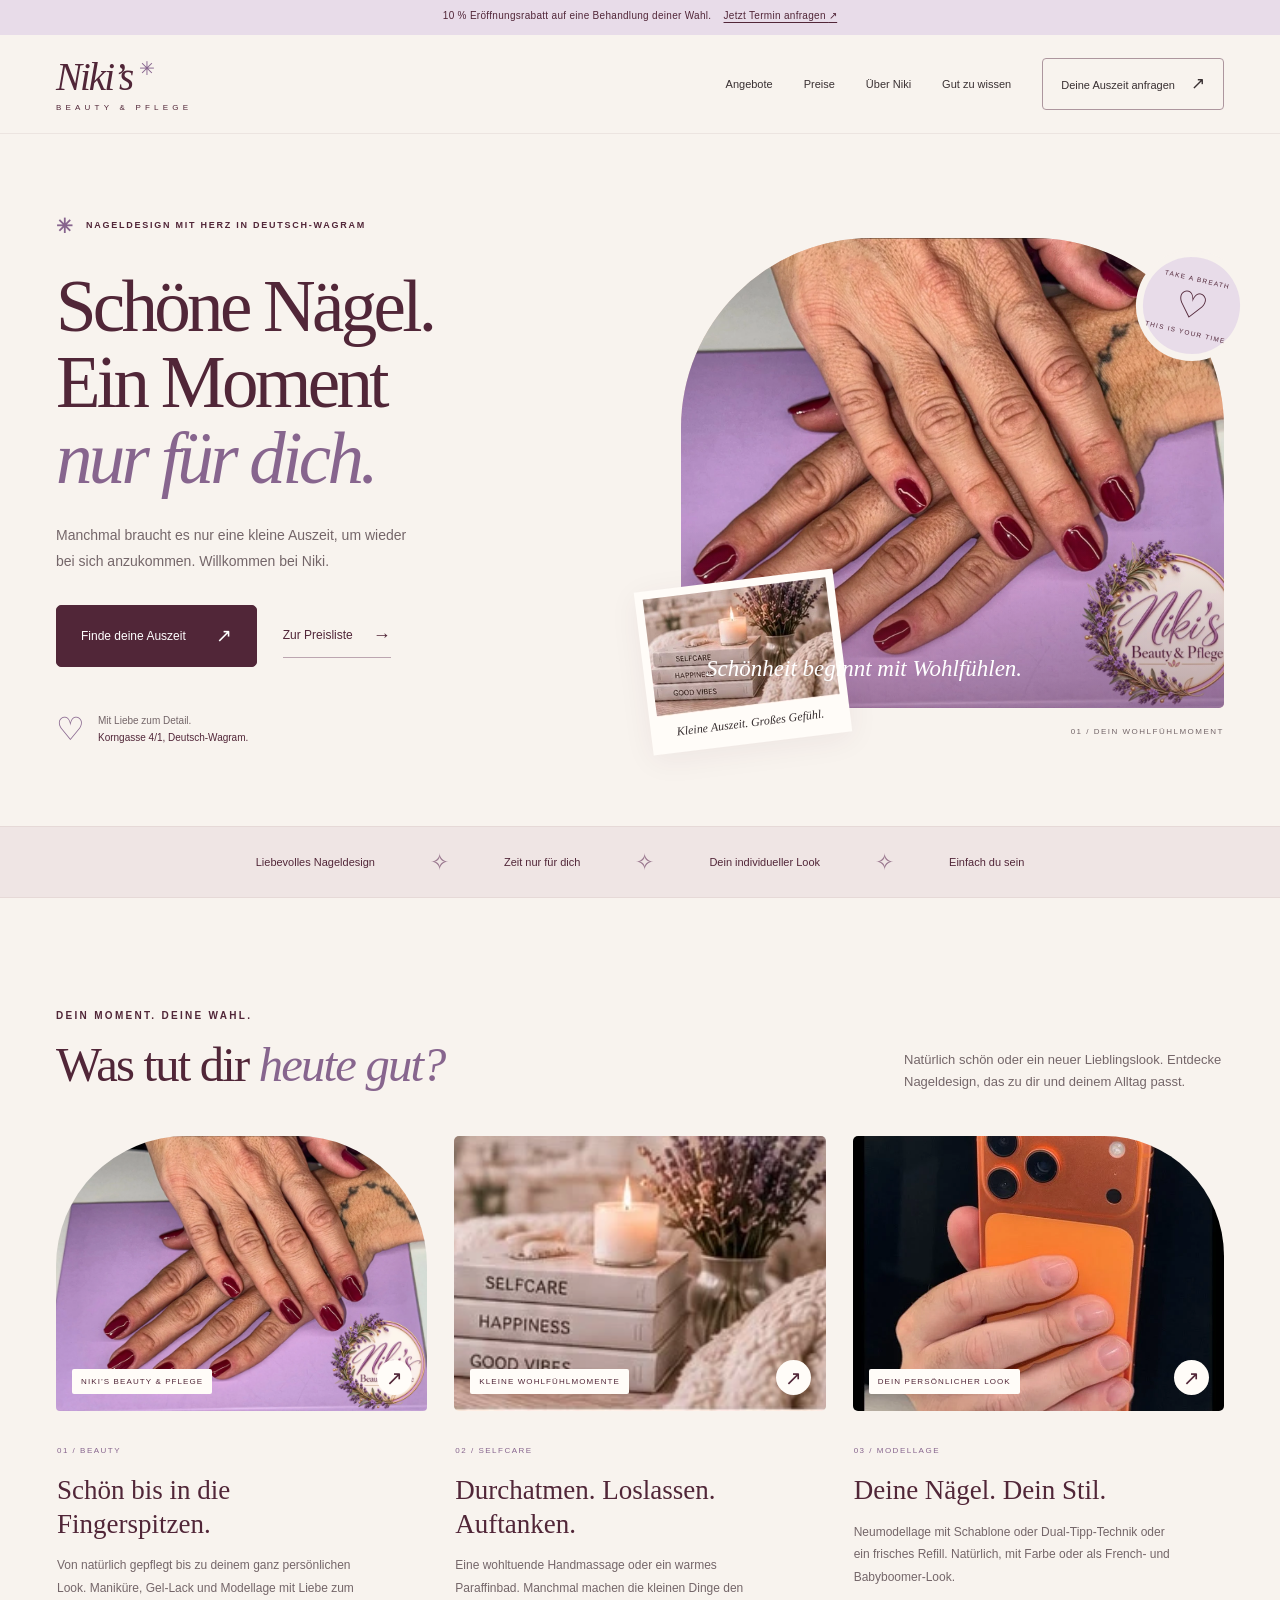
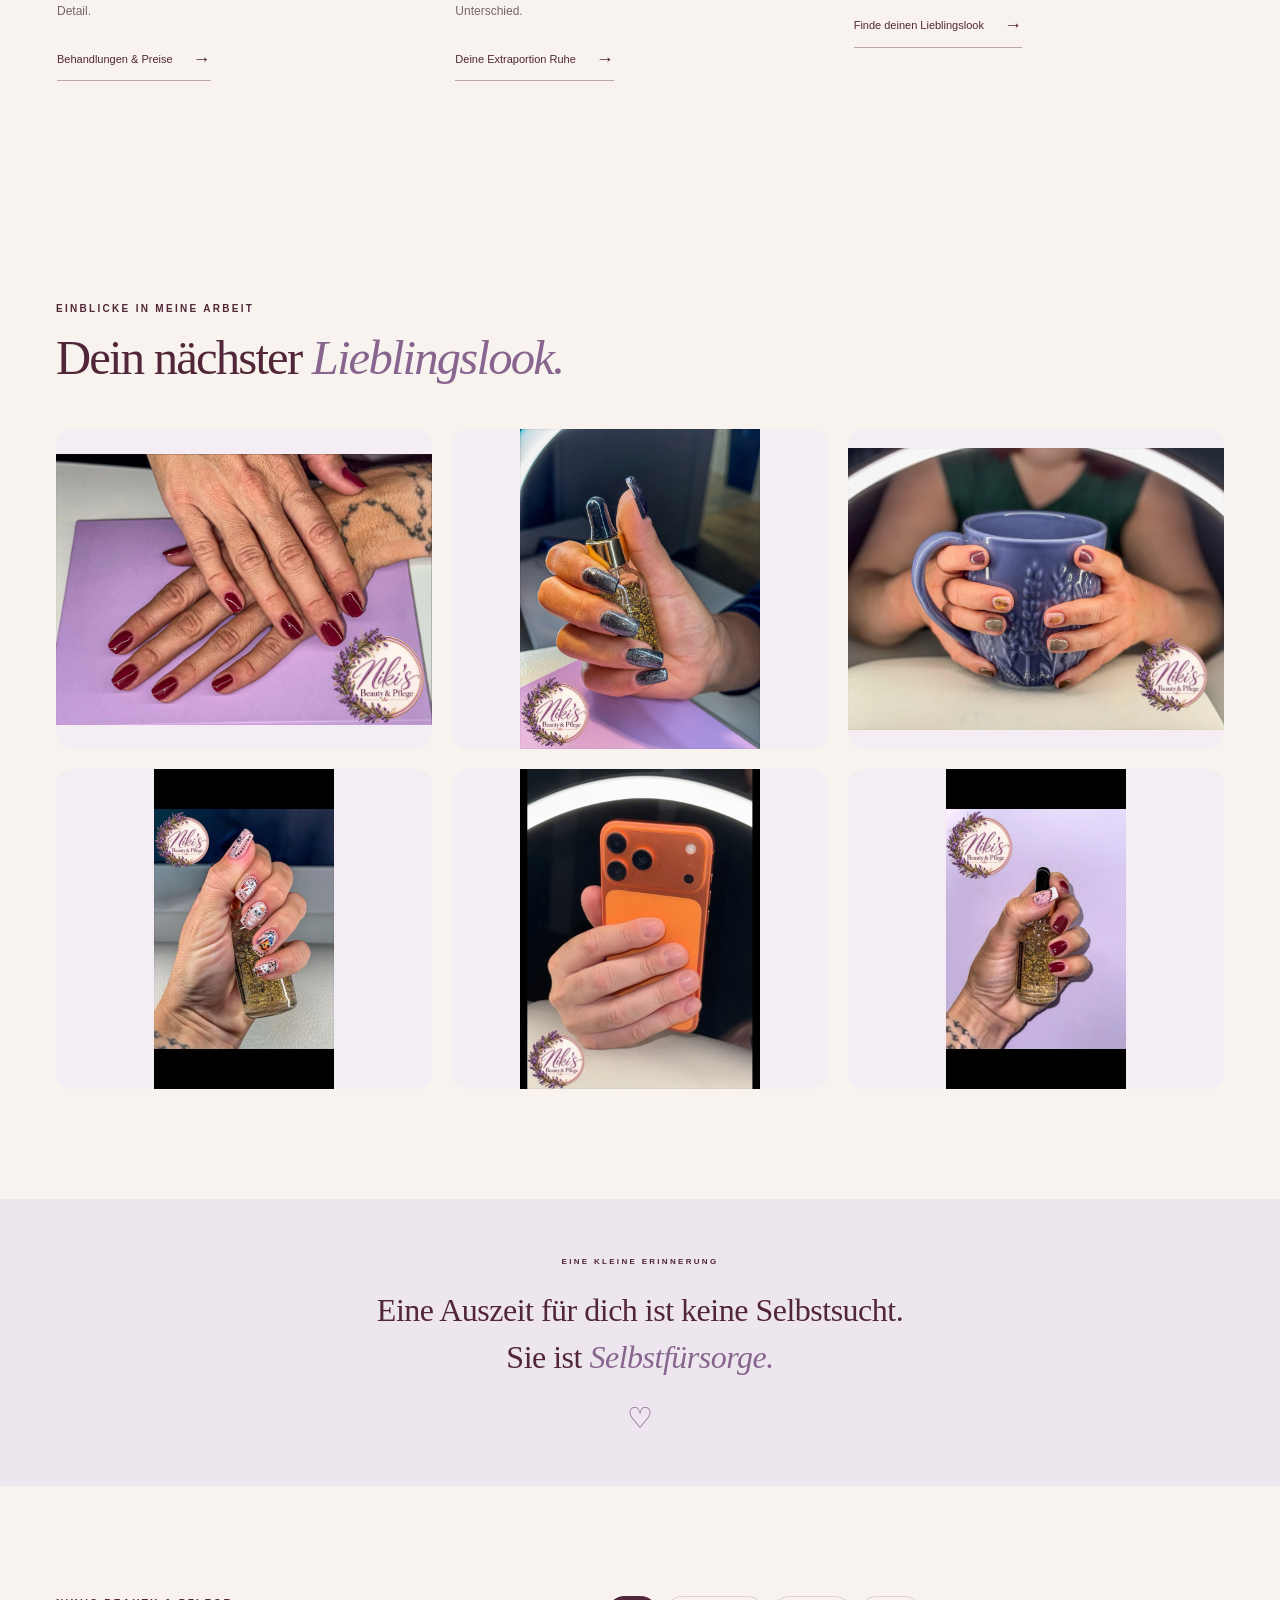
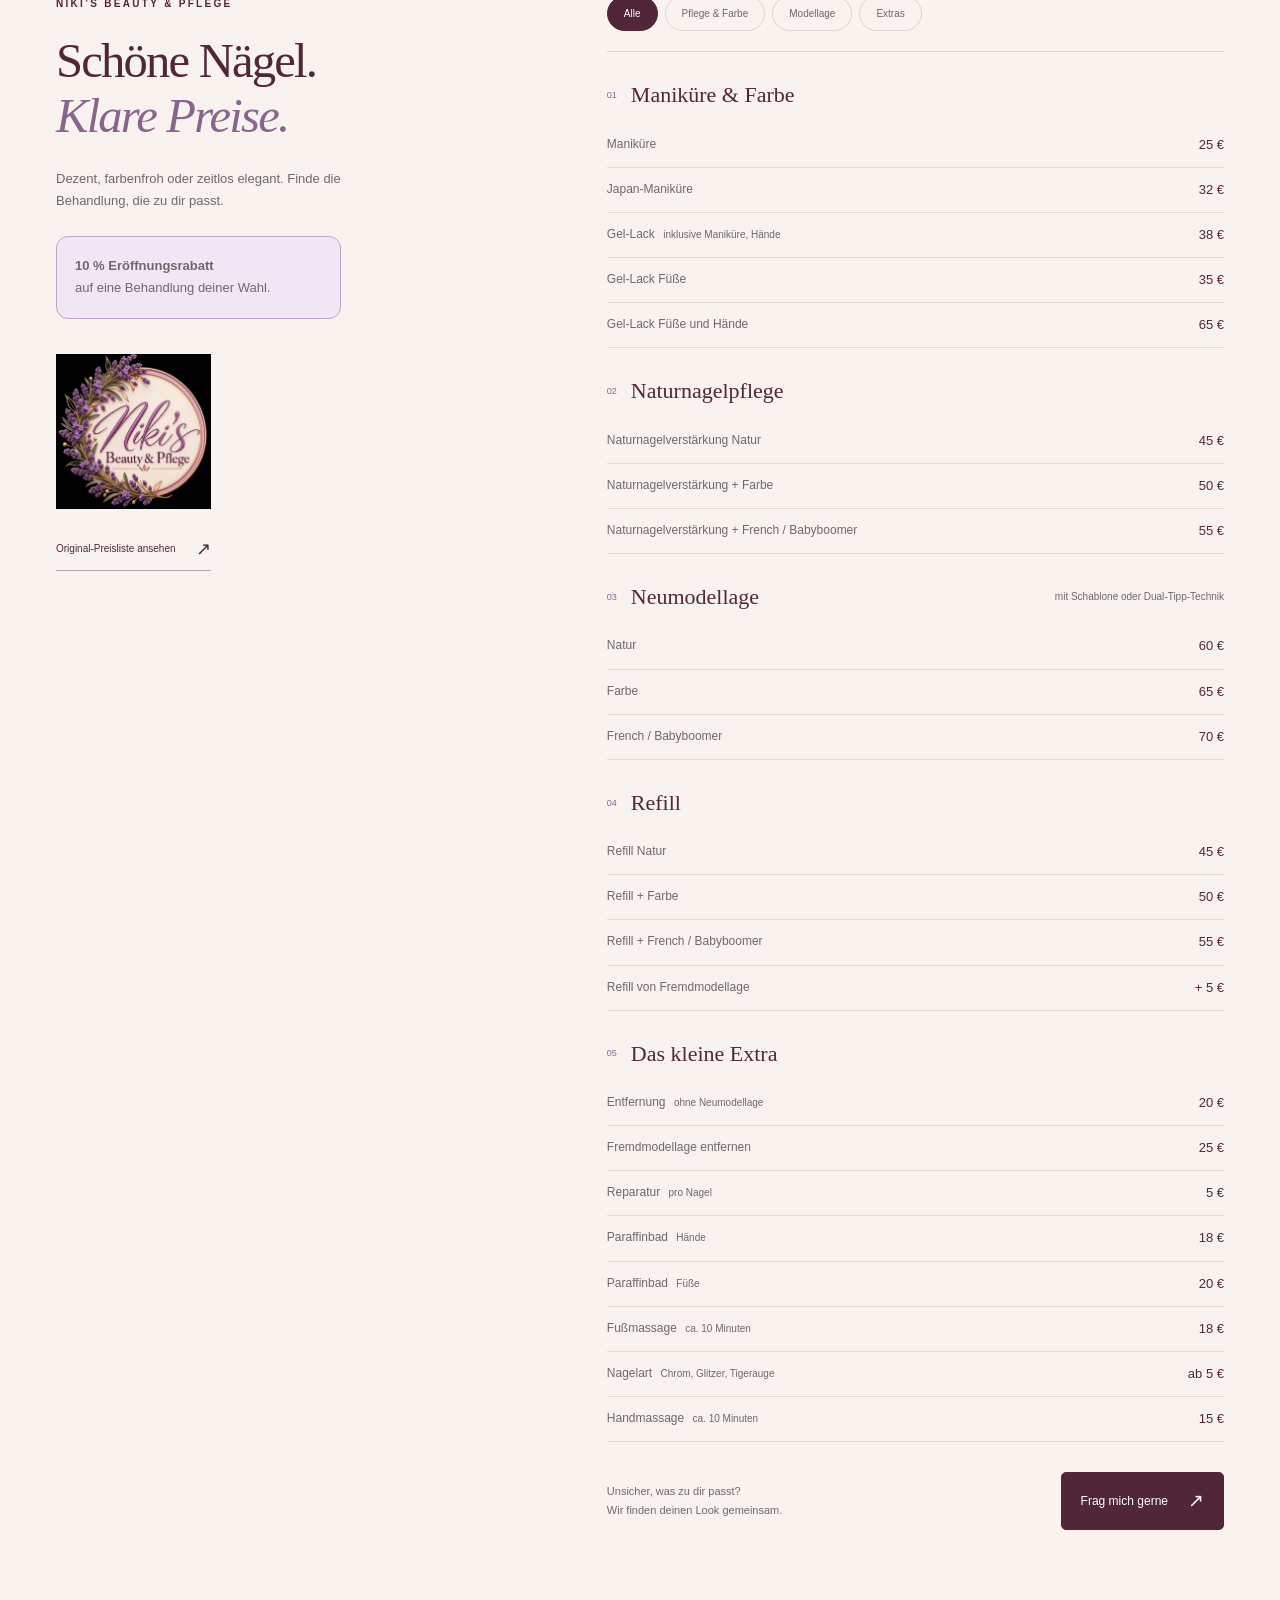
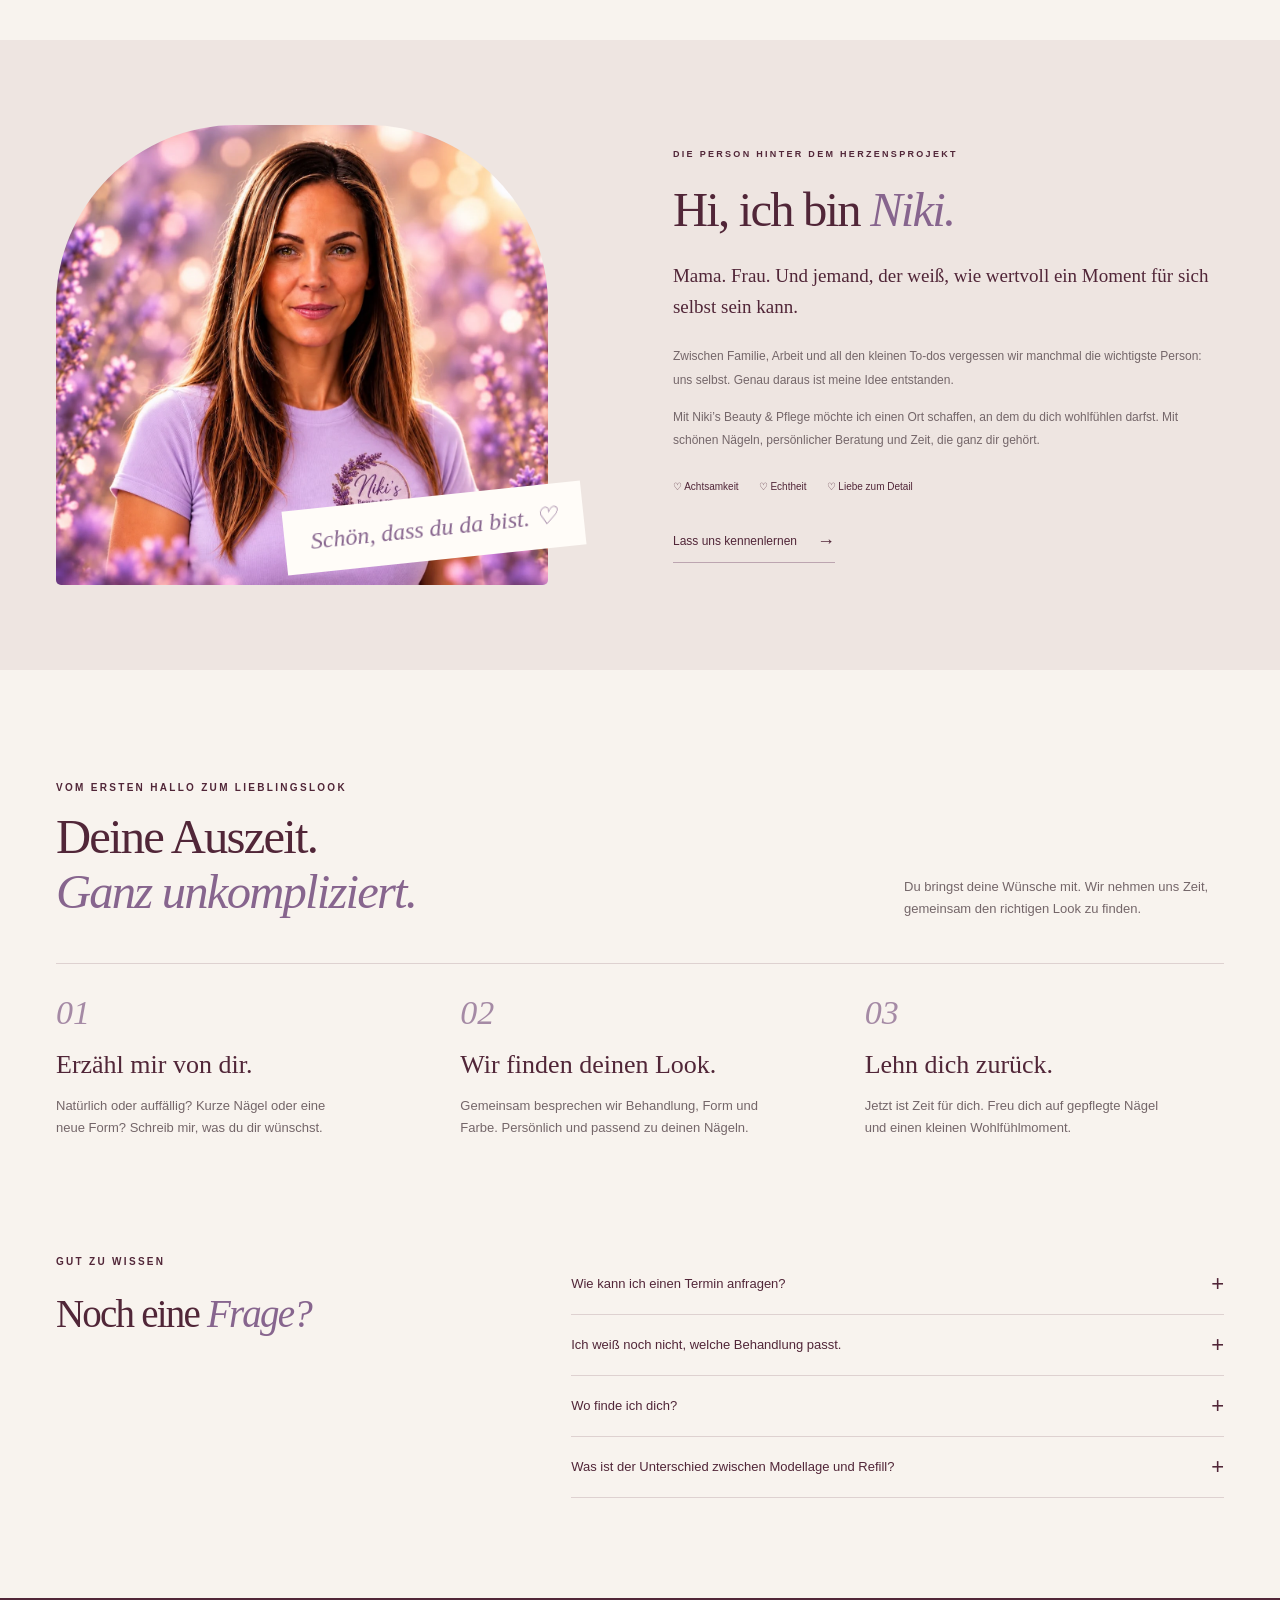
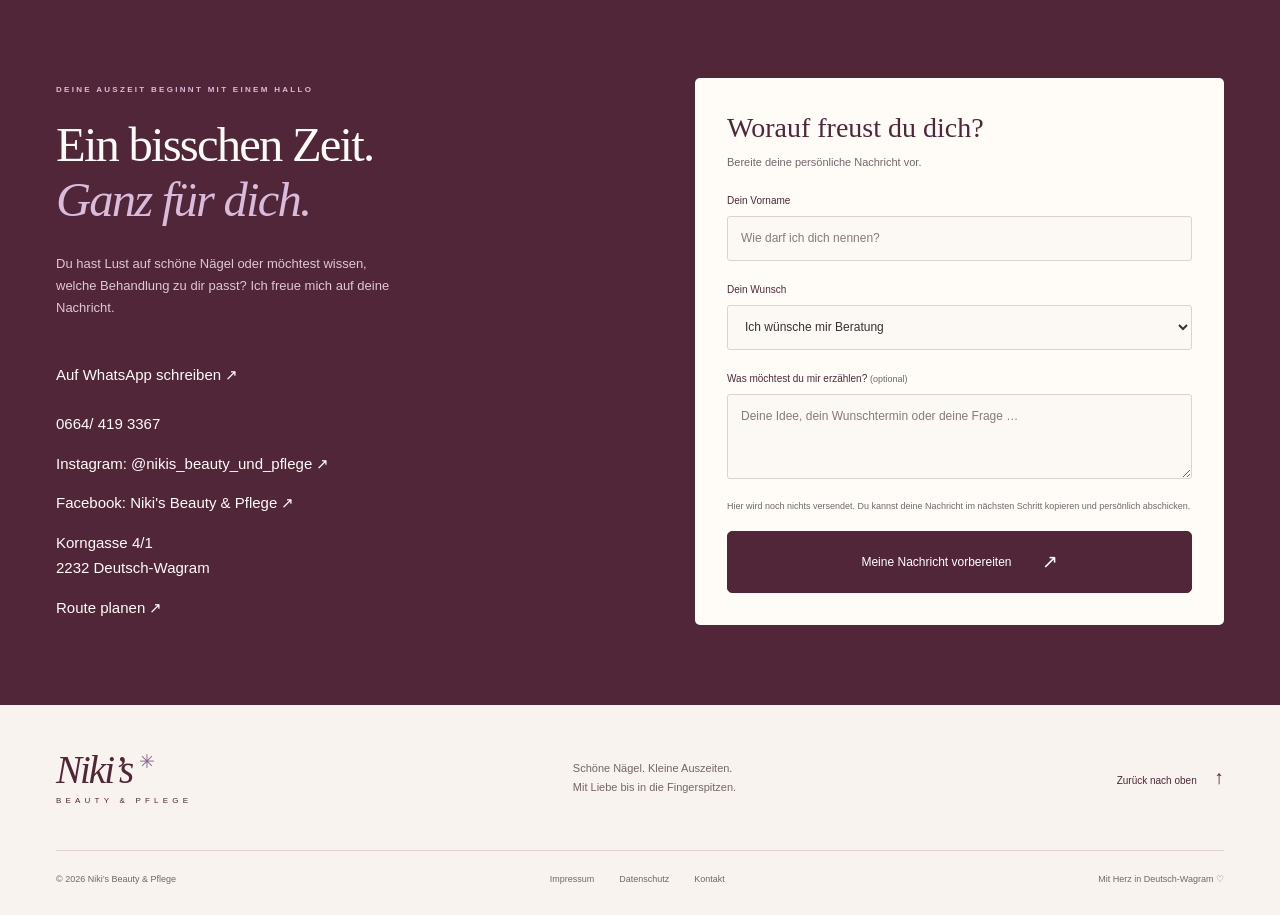
==== commit 1f31bc0e: "Update studio contacts, 10% opening offer, price list and photo gallery" ====
--- a/index.html
+++ b/index.html
@@ -4,9 +4,9 @@
   <meta charset="utf-8">
   <meta name="viewport" content="width=device-width, initial-scale=1">
   <meta name="theme-color" content="#f8f3ee">
-  <meta name="description" content="Niki’s Nageldesign in Deutsch-Wagram: liebevolles Nageldesign, Maniküre, Gel-Lack und Modellage. Entdecke die Behandlungen und Preise.">
-  <title>Niki’s Nageldesign · Nageldesign in Deutsch-Wagram</title>
-  <meta property="og:title" content="Niki’s Nageldesign · Ein Moment nur für dich">
+  <meta name="description" content="Niki’s Beauty &amp; Pflege in Deutsch-Wagram: liebevolles Nageldesign, Maniküre, Gel-Lack und Modellage. Entdecke die Behandlungen und Preise.">
+  <title>Niki’s Beauty &amp; Pflege · Nageldesign in Deutsch-Wagram</title>
+  <meta property="og:title" content="Niki’s Beauty &amp; Pflege · Ein Moment nur für dich">
   <meta property="og:description" content="Maniküre, Gel-Lack und Nagelmodellage in Deutsch-Wagram.">
   <meta property="og:type" content="website">
   <link rel="icon" href="assets/favicon.svg" type="image/svg+xml">
@@ -16,9 +16,9 @@
 </head>
 <body>
 <a class="skip-link" href="#main">Zum Inhalt springen</a>
-<div class="announcement"><span>Ein neuer Lieblingsort entsteht.</span> <a href="#kontakt">Coming soon in Deutsch-Wagram <span aria-hidden="true">↗</span></a></div>
+<div class="announcement"><span>10 % Eröffnungsrabatt auf eine Behandlung deiner Wahl.</span> <a href="#kontakt">Jetzt Termin anfragen <span aria-hidden="true">↗</span></a></div>
 <header class="site-header">
-  <a class="wordmark" href="#" aria-label="Niki’s Nageldesign, Startseite"><span>Niki’s<span class="brand-dot">✳</span></span><small>NAGELDESIGN</small></a>
+  <a class="wordmark" href="#" aria-label="Niki’s Beauty &amp; Pflege, Startseite"><span>Niki’s<span class="brand-dot">✳</span></span><small>BEAUTY &amp; PFLEGE</small></a>
   <button class="menu-toggle" type="button" aria-controls="navigation" aria-expanded="false"><span>Menü</span><span class="menu-lines" aria-hidden="true"></span></button>
   <nav id="navigation" aria-label="Hauptnavigation">
     <a href="#angebote">Angebote</a><a href="#preise">Preise</a><a href="#ueber-mich">Über Niki</a><a href="#fragen">Gut zu wissen</a><a href="#kontakt" class="nav-cta">Deine Auszeit anfragen <span aria-hidden="true">↗</span></a>
@@ -31,10 +31,10 @@
       <h1 id="hero-title">Schöne Nägel.<br>Ein Moment<br><em>nur für dich.</em></h1>
       <p class="intro">Manchmal braucht es nur eine kleine Auszeit, um wieder bei sich anzukommen. Willkommen bei Niki.</p>
       <div class="hero-actions"><a class="button" href="#angebote">Finde deine Auszeit <span aria-hidden="true">↗</span></a><a class="text-link" href="#preise">Zur Preisliste <span aria-hidden="true">→</span></a></div>
-      <div class="hero-note"><span class="note-heart" aria-hidden="true">♡</span><p>Mit Liebe zum Detail.<br><strong>In Deutsch-Wagram & Umgebung.</strong></p></div>
+      <div class="hero-note"><span class="note-heart" aria-hidden="true">♡</span><p>Mit Liebe zum Detail.<br><strong>Korngasse 4/1, Deutsch-Wagram.</strong></p></div>
     </div>
     <div class="hero-art">
-      <figure class="hero-photo"><img src="assets/nails.webp" alt="Inspiration: sanft rosafarbene Nägel auf einer weichen Strickdecke" width="454" height="356" fetchpriority="high"><figcaption>Schönheit beginnt mit Wohlfühlen.</figcaption></figure>
+      <figure class="hero-photo"><img src="assets/nail-design-1.webp" alt="Bordeauxrote Nägel von Niki’s Beauty &amp; Pflege" width="454" height="356" fetchpriority="high"><figcaption>Schönheit beginnt mit Wohlfühlen.</figcaption></figure>
       <div class="circle-note"><span>TAKE A BREATH</span><b>♡</b><span>THIS IS YOUR TIME</span></div>
       <div class="mini-photo"><img src="assets/details.webp" width="316" height="171" alt="Kerzenlicht und Lavendel für einen ruhigen Moment"><span>Kleine Auszeit. Großes Gefühl.</span></div>
       <span class="hero-index" aria-hidden="true">01 / DEIN WOHLFÜHLMOMENT</span>
@@ -45,44 +45,45 @@
   <section id="angebote" class="section-wrap section-space">
     <div class="section-heading"><div><p class="eyebrow">DEIN MOMENT. DEINE WAHL.</p><h2>Was tut dir <em>heute gut?</em></h2></div><p>Natürlich schön oder ein neuer Lieblingslook. Entdecke Nageldesign, das zu dir und deinem Alltag passt.</p></div>
     <div class="offer-grid">
-      <article class="offer-card beauty"><a href="#preise" class="offer-image"><img src="assets/nails.webp" alt="Roséfarbene Nageldesign-Inspiration" width="454" height="356" loading="lazy"><span class="image-label">NIKI’S NAGELDESIGN</span><span class="round-arrow" aria-hidden="true">↗</span></a><div class="offer-copy"><span class="card-number">01 / BEAUTY</span><h3>Schön bis in die Fingerspitzen.</h3><p>Von natürlich gepflegt bis zu deinem ganz persönlichen Look. Maniküre, Gel-Lack und Modellage mit Liebe zum Detail.</p><a class="text-link" href="#preise">Behandlungen & Preise <span aria-hidden="true">→</span></a></div></article>
+      <article class="offer-card beauty"><a href="#preise" class="offer-image"><img src="assets/nail-design-1.webp" alt="Bordeauxrote Nagelmodellage von Niki" width="454" height="356" loading="lazy"><span class="image-label">NIKI’S BEAUTY &amp; PFLEGE</span><span class="round-arrow" aria-hidden="true">↗</span></a><div class="offer-copy"><span class="card-number">01 / BEAUTY</span><h3>Schön bis in die Fingerspitzen.</h3><p>Von natürlich gepflegt bis zu deinem ganz persönlichen Look. Maniküre, Gel-Lack und Modellage mit Liebe zum Detail.</p><a class="text-link" href="#preise">Behandlungen & Preise <span aria-hidden="true">→</span></a></div></article>
       <article class="offer-card"><a href="#preise" class="offer-image" data-category-link="extras"><img src="assets/details.webp" alt="Kerze, weiche Textilien und Lavendel" width="316" height="171" loading="lazy"><span class="image-label">KLEINE WOHLFÜHLMOMENTE</span><span class="round-arrow" aria-hidden="true">↗</span></a><div class="offer-copy"><span class="card-number">02 / SELFCARE</span><h3>Durchatmen. Loslassen. Auftanken.</h3><p>Eine wohltuende Handmassage oder ein warmes Paraffinbad. Manchmal machen die kleinen Dinge den Unterschied.</p><a class="text-link" href="#preise" data-category-link="extras">Deine Extraportion Ruhe <span aria-hidden="true">→</span></a></div></article>
-      <article class="offer-card"><a href="#preise" class="offer-image" data-category-link="modellage"><img src="assets/manicure.webp" alt="Inspiration für eine natürliche, gepflegte Maniküre" width="158" height="144" loading="lazy"><span class="image-label">DEIN PERSÖNLICHER LOOK</span><span class="round-arrow" aria-hidden="true">↗</span></a><div class="offer-copy"><span class="card-number">03 / MODELLAGE</span><h3>Deine Nägel. Dein Stil.</h3><p>Neumodellage mit Schablone oder ein frisches Refill. Natürlich, mit Farbe oder als French- und Babyboomer-Look.</p><a class="text-link" href="#preise" data-category-link="modellage">Finde deinen Lieblingslook <span aria-hidden="true">→</span></a></div></article>
+      <article class="offer-card"><a href="#preise" class="offer-image" data-category-link="modellage"><img src="assets/nail-design-5.webp" alt="Natürlich gepflegte Nägel von Niki" width="158" height="144" loading="lazy"><span class="image-label">DEIN PERSÖNLICHER LOOK</span><span class="round-arrow" aria-hidden="true">↗</span></a><div class="offer-copy"><span class="card-number">03 / MODELLAGE</span><h3>Deine Nägel. Dein Stil.</h3><p>Neumodellage mit Schablone oder Dual-Tipp-Technik oder ein frisches Refill. Natürlich, mit Farbe oder als French- und Babyboomer-Look.</p><a class="text-link" href="#preise" data-category-link="modellage">Finde deinen Lieblingslook <span aria-hidden="true">→</span></a></div></article>
     </div>
   </section>
 
+<section id="galerie" class="section-wrap section-space"><div class="section-heading"><div><p class="eyebrow">EINBLICKE IN MEINE ARBEIT</p><h2>Dein nächster <em>Lieblingslook.</em></h2></div></div><div class="nail-gallery"><a href="assets/nail-design-1.webp" target="_blank" rel="noopener"><img src="assets/nail-design-1.webp" alt="Bordeauxrote Nägel" loading="lazy"></a><a href="assets/nail-design-2.webp" target="_blank" rel="noopener"><img src="assets/nail-design-2.webp" alt="Dunkles schimmerndes Nageldesign" loading="lazy"></a><a href="assets/nail-design-3.webp" target="_blank" rel="noopener"><img src="assets/nail-design-3.webp" alt="Nageldesign mit einer violetten Tasse" loading="lazy"></a><a href="assets/nail-design-4.webp" target="_blank" rel="noopener"><img src="assets/nail-design-4.webp" alt="Rosafarbenes Nageldesign mit Verzierungen" loading="lazy"></a><a href="assets/nail-design-5.webp" target="_blank" rel="noopener"><img src="assets/nail-design-5.webp" alt="Natürliche gepflegte Nägel" loading="lazy"></a><a href="assets/nail-design-6.webp" target="_blank" rel="noopener"><img src="assets/nail-design-6.webp" alt="Bordeauxrotes Nageldesign mit goldenen Details" loading="lazy"></a></div></section>
   <section class="quote-section"><p class="eyebrow">EINE KLEINE ERINNERUNG</p><blockquote>Eine Auszeit für dich ist keine Selbstsucht.<br>Sie ist <em>Selbstfürsorge.</em></blockquote><span aria-hidden="true">♡</span></section>
 
   <section id="preise" class="section-wrap section-space prices-section">
-    <div class="price-intro"><p class="eyebrow">NIKI’S NAGELDESIGN</p><h2>Schöne Nägel.<br><em>Klare Preise.</em></h2><p>Dezent, farbenfroh oder zeitlos elegant. Finde die Behandlung, die zu dir passt.</p><img class="price-brand" src="assets/brand.webp" width="460" height="395" alt="Niki’s Nageldesign: Logo mit Lavendelkranz" loading="lazy"><a class="text-link" href="assets/preisliste.webp" target="_blank" rel="noopener">Original-Preisliste ansehen <span aria-hidden="true">↗</span></a></div>
+    <div class="price-intro"><p class="eyebrow">NIKI’S BEAUTY &amp; PFLEGE</p><h2>Schöne Nägel.<br><em>Klare Preise.</em></h2><p>Dezent, farbenfroh oder zeitlos elegant. Finde die Behandlung, die zu dir passt.</p><p class="opening-offer"><strong>10 % Eröffnungsrabatt</strong><br>auf eine Behandlung deiner Wahl.</p><img class="price-brand" src="assets/studio-logo.webp" width="460" height="395" alt="Niki’s Beauty &amp; Pflege: Logo mit Lavendelkranz" loading="lazy"><a class="text-link" href="assets/aktuelle-preisliste.webp" target="_blank" rel="noopener">Original-Preisliste ansehen <span aria-hidden="true">↗</span></a></div>
     <div class="price-content"><div class="price-filters" role="group" aria-label="Preisliste filtern"><button type="button" class="active" data-filter="all" aria-pressed="true">Alle</button><button type="button" data-filter="pflege" aria-pressed="false">Pflege & Farbe</button><button type="button" data-filter="modellage" aria-pressed="false">Modellage</button><button type="button" data-filter="extras" aria-pressed="false">Extras</button></div>
     <p class="sr-only" id="price-status" role="status"></p>
-    <div class="price-group" data-category="pflege"><h3><span>01</span> Maniküre & Farbe</h3><dl><div><dt>Maniküre</dt><dd>25 €</dd></div><div><dt>Gel-Lack <small>inklusive Maniküre</small></dt><dd>38 €</dd></div></dl></div>
+    <div class="price-group" data-category="pflege"><h3><span>01</span> Maniküre & Farbe</h3><dl><div><dt>Maniküre</dt><dd>25 €</dd></div><div><dt>Japan-Maniküre</dt><dd>32 €</dd></div><div><dt>Gel-Lack <small>inklusive Maniküre, Hände</small></dt><dd>38 €</dd></div><div><dt>Gel-Lack Füße</dt><dd>35 €</dd></div><div><dt>Gel-Lack Füße und Hände</dt><dd>65 €</dd></div></dl></div>
     <div class="price-group" data-category="pflege"><h3><span>02</span> Naturnagelpflege</h3><dl><div><dt>Naturnagelverstärkung Natur</dt><dd>45 €</dd></div><div><dt>Naturnagelverstärkung + Farbe</dt><dd>50 €</dd></div><div><dt>Naturnagelverstärkung + French / Babyboomer</dt><dd>55 €</dd></div></dl></div>
-    <div class="price-group" data-category="modellage"><h3><span>03</span> Neumodellage <small>mit Schablone</small></h3><dl><div><dt>Natur</dt><dd>60 €</dd></div><div><dt>Farbe</dt><dd>65 €</dd></div><div><dt>French / Babyboomer</dt><dd>70 €</dd></div></dl></div>
-    <div class="price-group" data-category="modellage"><h3><span>04</span> Refill</h3><dl><div><dt>Refill Natur</dt><dd>45 €</dd></div><div><dt>Refill + Farbe</dt><dd>50 €</dd></div><div><dt>Refill + French / Babyboomer</dt><dd>55 €</dd></div></dl></div>
-    <div class="price-group" data-category="extras"><h3><span>05</span> Das kleine Extra</h3><dl><div><dt>Entfernung <small>ohne Neumodellage</small></dt><dd>20 €</dd></div><div><dt>Fremdmodellage entfernen</dt><dd>25 €</dd></div><div><dt>Reparatur <small>pro Nagel</small></dt><dd>5 €</dd></div><div><dt>Paraffinbad <small>Hände</small></dt><dd>18 €</dd></div><div><dt>Handmassage <small>ca. 10 Minuten</small></dt><dd>15 €</dd></div></dl></div>
+    <div class="price-group" data-category="modellage"><h3><span>03</span> Neumodellage <small>mit Schablone oder Dual-Tipp-Technik</small></h3><dl><div><dt>Natur</dt><dd>60 €</dd></div><div><dt>Farbe</dt><dd>65 €</dd></div><div><dt>French / Babyboomer</dt><dd>70 €</dd></div></dl></div>
+    <div class="price-group" data-category="modellage"><h3><span>04</span> Refill</h3><dl><div><dt>Refill Natur</dt><dd>45 €</dd></div><div><dt>Refill + Farbe</dt><dd>50 €</dd></div><div><dt>Refill + French / Babyboomer</dt><dd>55 €</dd></div><div><dt>Refill von Fremdmodellage</dt><dd>+ 5 €</dd></div></dl></div>
+    <div class="price-group" data-category="extras"><h3><span>05</span> Das kleine Extra</h3><dl><div><dt>Entfernung <small>ohne Neumodellage</small></dt><dd>20 €</dd></div><div><dt>Fremdmodellage entfernen</dt><dd>25 €</dd></div><div><dt>Reparatur <small>pro Nagel</small></dt><dd>5 €</dd></div><div><dt>Paraffinbad <small>Hände</small></dt><dd>18 €</dd></div><div><dt>Paraffinbad <small>Füße</small></dt><dd>20 €</dd></div><div><dt>Fußmassage <small>ca. 10 Minuten</small></dt><dd>18 €</dd></div><div><dt>Nagelart <small>Chrom, Glitzer, Tigerauge</small></dt><dd>ab 5 €</dd></div><div><dt>Handmassage <small>ca. 10 Minuten</small></dt><dd>15 €</dd></div></dl></div>
     <div class="price-footer"><p>Unsicher, was zu dir passt?<br>Wir finden deinen Look gemeinsam.</p><a href="#kontakt" class="button button-small">Frag mich gerne <span aria-hidden="true">↗</span></a></div>
     </div>
   </section>
 
-  <section id="ueber-mich" class="about-section"><div class="section-wrap about-grid"><div class="about-picture"><img src="assets/portrait.webp" alt="Porträtmotiv aus Nikis Gestaltungsvorlage" width="335" height="363" loading="lazy"><div class="picture-note">Schön, dass du da bist. ♡</div></div><div class="about-copy"><p class="eyebrow">DIE PERSON HINTER DEM HERZENSPROJEKT</p><h2>Hi, ich bin <em>Niki.</em></h2><p class="large-copy">Mama. Frau. Und jemand, der weiß, wie wertvoll ein Moment für sich selbst sein kann.</p><p>Zwischen Familie, Arbeit und all den kleinen To-dos vergessen wir manchmal die wichtigste Person: uns selbst. Genau daraus ist meine Idee entstanden.</p><p>Mit Niki’s Nageldesign möchte ich einen Ort schaffen, an dem du dich wohlfühlen darfst. Mit schönen Nägeln, persönlicher Beratung und Zeit, die ganz dir gehört.</p><div class="about-values"><span>♡ Achtsamkeit</span><span>♡ Echtheit</span><span>♡ Liebe zum Detail</span></div><a class="text-link" href="#kontakt">Lass uns kennenlernen <span aria-hidden="true">→</span></a></div></div></section>
+  <section id="ueber-mich" class="about-section"><div class="section-wrap about-grid"><div class="about-picture"><img src="assets/niki-portrait.webp" alt="Niki von Niki’s Beauty &amp; Pflege" width="335" height="363" loading="lazy"><div class="picture-note">Schön, dass du da bist. ♡</div></div><div class="about-copy"><p class="eyebrow">DIE PERSON HINTER DEM HERZENSPROJEKT</p><h2>Hi, ich bin <em>Niki.</em></h2><p class="large-copy">Mama. Frau. Und jemand, der weiß, wie wertvoll ein Moment für sich selbst sein kann.</p><p>Zwischen Familie, Arbeit und all den kleinen To-dos vergessen wir manchmal die wichtigste Person: uns selbst. Genau daraus ist meine Idee entstanden.</p><p>Mit Niki’s Beauty &amp; Pflege möchte ich einen Ort schaffen, an dem du dich wohlfühlen darfst. Mit schönen Nägeln, persönlicher Beratung und Zeit, die ganz dir gehört.</p><div class="about-values"><span>♡ Achtsamkeit</span><span>♡ Echtheit</span><span>♡ Liebe zum Detail</span></div><a class="text-link" href="#kontakt">Lass uns kennenlernen <span aria-hidden="true">→</span></a></div></div></section>
 
   <section id="dein-besuch" class="section-wrap section-space visit-section">
     <div class="section-heading"><div><p class="eyebrow">VOM ERSTEN HALLO ZUM LIEBLINGSLOOK</p><h2>Deine Auszeit.<br><em>Ganz unkompliziert.</em></h2></div><p>Du bringst deine Wünsche mit. Wir nehmen uns Zeit, gemeinsam den richtigen Look zu finden.</p></div>
     <div class="visit-grid"><article><span>01</span><h3>Erzähl mir von dir.</h3><p>Natürlich oder auffällig? Kurze Nägel oder eine neue Form? Schreib mir, was du dir wünschst.</p></article><article><span>02</span><h3>Wir finden deinen Look.</h3><p>Gemeinsam besprechen wir Behandlung, Form und Farbe. Persönlich und passend zu deinen Nägeln.</p></article><article><span>03</span><h3>Lehn dich zurück.</h3><p>Jetzt ist Zeit für dich. Freu dich auf gepflegte Nägel und einen kleinen Wohlfühlmoment.</p></article></div>
   </section>
 
-  <section id="fragen" class="section-wrap faq-section"><div><p class="eyebrow">GUT ZU WISSEN</p><h2>Noch eine <em>Frage?</em></h2></div><div class="faq-list"><details><summary>Wie kann ich einen Termin anfragen?<span aria-hidden="true">+</span></summary><p>Wähle unten deine Wunschbehandlung und bereite deine Nachricht vor. Nutze die Nachricht anschließend für deine persönliche Terminanfrage bei Niki. Dein Termin ist erst nach persönlicher Bestätigung vereinbart.</p></details><details><summary>Ich weiß noch nicht, welche Behandlung passt.<span aria-hidden="true">+</span></summary><p>Das ist ganz in Ordnung. Wähle „Ich wünsche mir Beratung“ und erzähle kurz, was du dir vorstellst. Gemeinsam finden wir eine passende Behandlung.</p></details><details><summary>Wo finde ich dich?<span aria-hidden="true">+</span></summary><p>In Deutsch-Wagram und Umgebung. Die genaue Adresse und alle Informationen zu deinem Besuch erhältst du bei der Terminvereinbarung.</p></details><details><summary>Was ist der Unterschied zwischen Modellage und Refill?<span aria-hidden="true">+</span></summary><p>Bei einer Neumodellage entsteht dein neuer Look mit Schablone. Ein Refill frischt eine bestehende Modellage auf. Welche Variante zu deinen Nägeln passt, klären wir gemeinsam.</p></details></div></section>
+  <section id="fragen" class="section-wrap faq-section"><div><p class="eyebrow">GUT ZU WISSEN</p><h2>Noch eine <em>Frage?</em></h2></div><div class="faq-list"><details><summary>Wie kann ich einen Termin anfragen?<span aria-hidden="true">+</span></summary><p>Wähle unten deine Wunschbehandlung und bereite deine Nachricht vor. Nutze die Nachricht anschließend für deine persönliche Terminanfrage bei Niki. Dein Termin ist erst nach persönlicher Bestätigung vereinbart.</p></details><details><summary>Ich weiß noch nicht, welche Behandlung passt.<span aria-hidden="true">+</span></summary><p>Das ist ganz in Ordnung. Wähle „Ich wünsche mir Beratung“ und erzähle kurz, was du dir vorstellst. Gemeinsam finden wir eine passende Behandlung.</p></details><details><summary>Wo finde ich dich?<span aria-hidden="true">+</span></summary><p>Du findest Niki’s Beauty &amp; Pflege in der Korngasse 4/1, 2232 Deutsch-Wagram. Bitte vereinbare deinen Termin vorab.</p></details><details><summary>Was ist der Unterschied zwischen Modellage und Refill?<span aria-hidden="true">+</span></summary><p>Bei einer Neumodellage entsteht dein neuer Look mit Schablone oder Dual-Tipp-Technik. Ein Refill frischt eine bestehende Modellage auf. Welche Variante zu deinen Nägeln passt, klären wir gemeinsam.</p></details></div></section>
 
-  <section id="kontakt" class="contact-section"><div class="section-wrap contact-grid"><div class="contact-copy"><p class="eyebrow">DEINE AUSZEIT BEGINNT MIT EINEM HALLO</p><h2>Ein bisschen Zeit.<br><em>Ganz für dich.</em></h2><p>Du hast Lust auf schöne Nägel oder möchtest wissen, welche Behandlung zu dir passt? Ich freue mich auf deine Nachricht.</p><div class="contact-status"><span class="status-dot" aria-hidden="true"></span><div><strong>Coming soon</strong><p>Die Kontaktmöglichkeit zur Terminvereinbarung folgt hier in Kürze.</p></div></div><a class="social-link" id="configured-contact" hidden target="_blank" rel="noopener noreferrer"></a><p class="location">Deutsch-Wagram & Umgebung · Österreich</p></div>
+  <section id="kontakt" class="contact-section"><div class="section-wrap contact-grid"><div class="contact-copy"><p class="eyebrow">DEINE AUSZEIT BEGINNT MIT EINEM HALLO</p><h2>Ein bisschen Zeit.<br><em>Ganz für dich.</em></h2><p>Du hast Lust auf schöne Nägel oder möchtest wissen, welche Behandlung zu dir passt? Ich freue mich auf deine Nachricht.</p><div class="contact-status"><span class="status-dot" aria-hidden="true"></span><div><strong>Termine nach Vereinbarung</strong><p>Schreib mir auf WhatsApp oder ruf mich an.</p></div></div><a class="social-link" id="configured-contact" href="https://wa.me/436644193367" target="_blank" rel="noopener noreferrer">Auf WhatsApp schreiben ↗</a><div class="contact-details"><a href="tel:+436644193367">0664/ 419 3367</a><a href="https://www.instagram.com/nikis_beauty_und_pflege/" target="_blank" rel="noopener noreferrer">Instagram: @nikis_beauty_und_pflege ↗</a><a href="https://www.facebook.com/share/1BrkpChuZu/?mibextid=wwXIfr" target="_blank" rel="noopener noreferrer">Facebook: Niki's Beauty &amp; Pflege ↗</a><address>Korngasse 4/1<br>2232 Deutsch-Wagram</address><a href="https://www.google.com/maps/search/?api=1&amp;query=Korngasse%204%2F1%2C%202232%20Deutsch-Wagram" target="_blank" rel="noopener noreferrer">Route planen ↗</a></div></div>
     <form id="inquiry-form" class="inquiry-form"><h3>Worauf freust du dich?</h3><p>Bereite deine persönliche Nachricht vor.</p><label for="name">Dein Vorname</label><input id="name" name="name" autocomplete="given-name" required maxlength="80" placeholder="Wie darf ich dich nennen?">
     <label for="service">Dein Wunsch</label><select id="service" name="service"><option>Ich wünsche mir Beratung</option><option>Maniküre & Gel-Lack</option><option>Naturnagelverstärkung</option><option>Neumodellage</option><option>Refill</option><option>Handmassage & Extras</option></select>
     <label for="message">Was möchtest du mir erzählen? <small>(optional)</small></label><textarea id="message" name="message" rows="3" maxlength="2000" placeholder="Deine Idee, dein Wunschtermin oder deine Frage …"></textarea>
-    <p class="form-note">Hier wird noch nichts versendet. Du kannst deine Nachricht im nächsten Schritt kopieren. Die Kontaktmöglichkeit zur Terminvereinbarung folgt in Kürze.</p><button class="button" type="submit">Meine Nachricht vorbereiten <span aria-hidden="true">↗</span></button><noscript><p>Die Nachrichtenvorbereitung benötigt JavaScript. Die Kontaktmöglichkeit zur Terminvereinbarung folgt in Kürze.</p></noscript></form>
+    <p class="form-note">Hier wird noch nichts versendet. Im nächsten Schritt kannst du deine Nachricht in WhatsApp öffnen und selbst abschicken.</p><button class="button" type="submit">Meine Nachricht vorbereiten <span aria-hidden="true">↗</span></button><noscript><p>Die Nachrichtenvorbereitung benötigt JavaScript. Du erreichst mich auch direkt unter 0664/ 419 3367 oder über den WhatsApp-Link.</p></noscript></form>
   </div></section>
 </main>
-<footer class="site-footer section-wrap"><div class="footer-main"><a href="#" class="wordmark"><span>Niki’s<span class="brand-dot">✳</span></span><small>NAGELDESIGN</small></a><p>Schöne Nägel. Kleine Auszeiten.<br>Mit Liebe bis in die Fingerspitzen.</p><a href="#" class="back-top">Zurück nach oben <span aria-hidden="true">↑</span></a></div><div class="footer-bottom"><span>© <span id="year">2026</span> Niki’s Nageldesign</span><div><a href="impressum.html">Impressum</a><a href="datenschutz.html">Datenschutz</a><a href="#kontakt">Kontakt</a></div><span>Mit Herz in Deutsch-Wagram ♡</span></div></footer>
-<dialog id="message-dialog" aria-labelledby="dialog-title"><button class="dialog-close" type="button" aria-label="Fenster schließen">×</button><p class="eyebrow">FAST GESCHAFFT</p><h2 id="dialog-title">Dein persönliches <em>Hallo.</em></h2><p>Kopiere den Text für deine persönliche Anfrage. Die Kontaktmöglichkeit wird vor der Eröffnung ergänzt. Es wurde noch keine Anfrage verschickt.</p><label for="prepared-message">Deine Nachricht</label><textarea id="prepared-message" rows="7" readonly></textarea><div class="dialog-actions"><button class="button" id="copy-message" type="button">Nachricht kopieren</button><a class="button button-outline" id="send-message" hidden target="_blank" rel="noopener noreferrer">Anfrage senden ↗</a></div><p id="copy-status" role="status"></p></dialog>
+<footer class="site-footer section-wrap"><div class="footer-main"><a href="#" class="wordmark"><span>Niki’s<span class="brand-dot">✳</span></span><small>BEAUTY &amp; PFLEGE</small></a><p>Schöne Nägel. Kleine Auszeiten.<br>Mit Liebe bis in die Fingerspitzen.</p><a href="#" class="back-top">Zurück nach oben <span aria-hidden="true">↑</span></a></div><div class="footer-bottom"><span>© <span id="year">2026</span> Niki’s Beauty &amp; Pflege</span><div><a href="impressum.html">Impressum</a><a href="datenschutz.html">Datenschutz</a><a href="#kontakt">Kontakt</a></div><span>Mit Herz in Deutsch-Wagram ♡</span></div></footer>
+<dialog id="message-dialog" aria-labelledby="dialog-title"><button class="dialog-close" type="button" aria-label="Fenster schließen">×</button><p class="eyebrow">FAST GESCHAFFT</p><h2 id="dialog-title">Dein persönliches <em>Hallo.</em></h2><p>Kopiere den Text oder öffne ihn in WhatsApp. Es wurde noch keine Anfrage verschickt.</p><label for="prepared-message">Deine Nachricht</label><textarea id="prepared-message" rows="7" readonly></textarea><div class="dialog-actions"><button class="button" id="copy-message" type="button">Nachricht kopieren</button><a class="button button-outline" id="send-message" hidden target="_blank" rel="noopener noreferrer">Anfrage senden ↗</a></div><p id="copy-status" role="status"></p></dialog>
 </body>
 </html>
--- a/styles.css
+++ b/styles.css
@@ -7,3 +7,8 @@
 @media print{.announcement,.site-header,.hero,.values-strip,#angebote,.quote-section,#ueber-mich,#community,.partner-section,.faq-section,.contact-section,.site-footer,.price-filters,.price-brand,.price-footer,.price-intro>.text-link{display:none!important}body{background:white}.prices-section{display:block;padding:0;width:100%}.price-group[hidden]{display:block!important}.price-group{break-inside:avoid}.price-intro h2{font-size:32px}.price-intro>p{margin:10px 0}.price-group{padding-top:12px}}
 .visit-section{padding-bottom:15px}.visit-grid{display:grid;grid-template-columns:repeat(3,1fr);gap:45px;border-top:1px solid var(--line);padding-top:30px}.visit-grid article>span{font:italic 34px var(--serif);color:#a58aa5}.visit-grid h3{font-size:26px;margin:17px 0 13px}.visit-grid p{font-size:13px;max-width:300px}.contact-status{display:flex;gap:12px;align-items:start;margin-top:35px;padding-top:22px;border-top:1px solid #795165;max-width:340px}.contact-status strong{font-size:15px;font-weight:400}.contact-status p{font-size:11px;color:#ddc9d0;margin-top:5px}.status-dot{background:#d9bbdc;width:7px;height:7px;min-width:7px;border-radius:50%;margin-top:9px}
 @media(max-width:600px){.visit-grid{grid-template-columns:1fr;gap:23px}.visit-grid article{padding-left:43px;position:relative}.visit-grid article>span{position:absolute;left:0;top:0;font-size:27px}.visit-grid h3{font-size:25px;margin:0 0 10px}.visit-grid p{max-width:none}.visit-section{padding-bottom:0}}
+
+/* Studio contact and supplied portfolio photographs */
+.contact-details{display:grid;gap:14px;margin-top:24px;overflow-wrap:anywhere}.contact-details address{font-style:normal;line-height:1.7}.opening-offer{padding:18px;border:1px solid #bea4ca;border-radius:12px;background:#f0e7f4}.nail-gallery{display:grid;grid-template-columns:repeat(3,minmax(0,1fr));gap:20px}.nail-gallery img{width:100%;height:320px;object-fit:contain;background:#f4edf4;border-radius:16px}.price-brand{object-fit:contain}@media(max-width:650px){.nail-gallery{grid-template-columns:repeat(2,minmax(0,1fr));gap:10px}.nail-gallery img{height:230px}}
+
+@media(max-width:600px){.announcement>span{display:block}.announcement{padding:8px 15px}}
